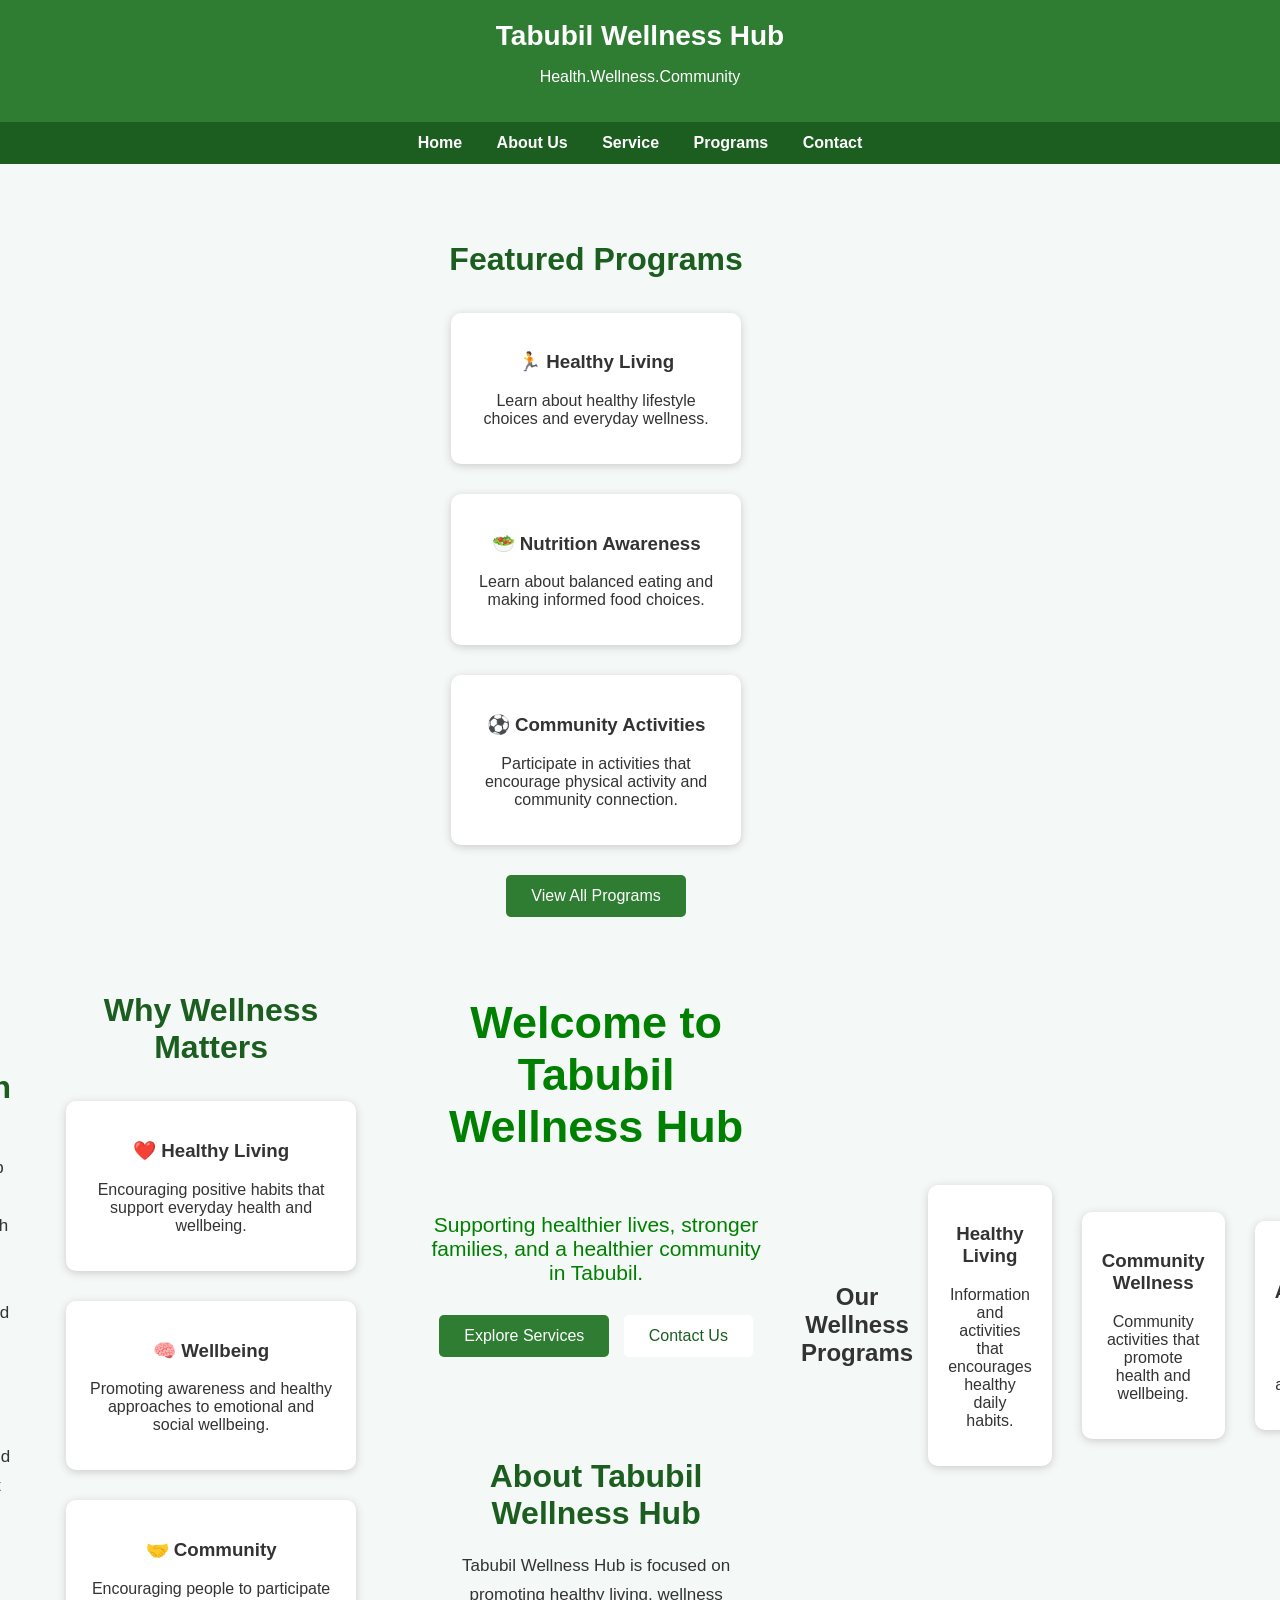
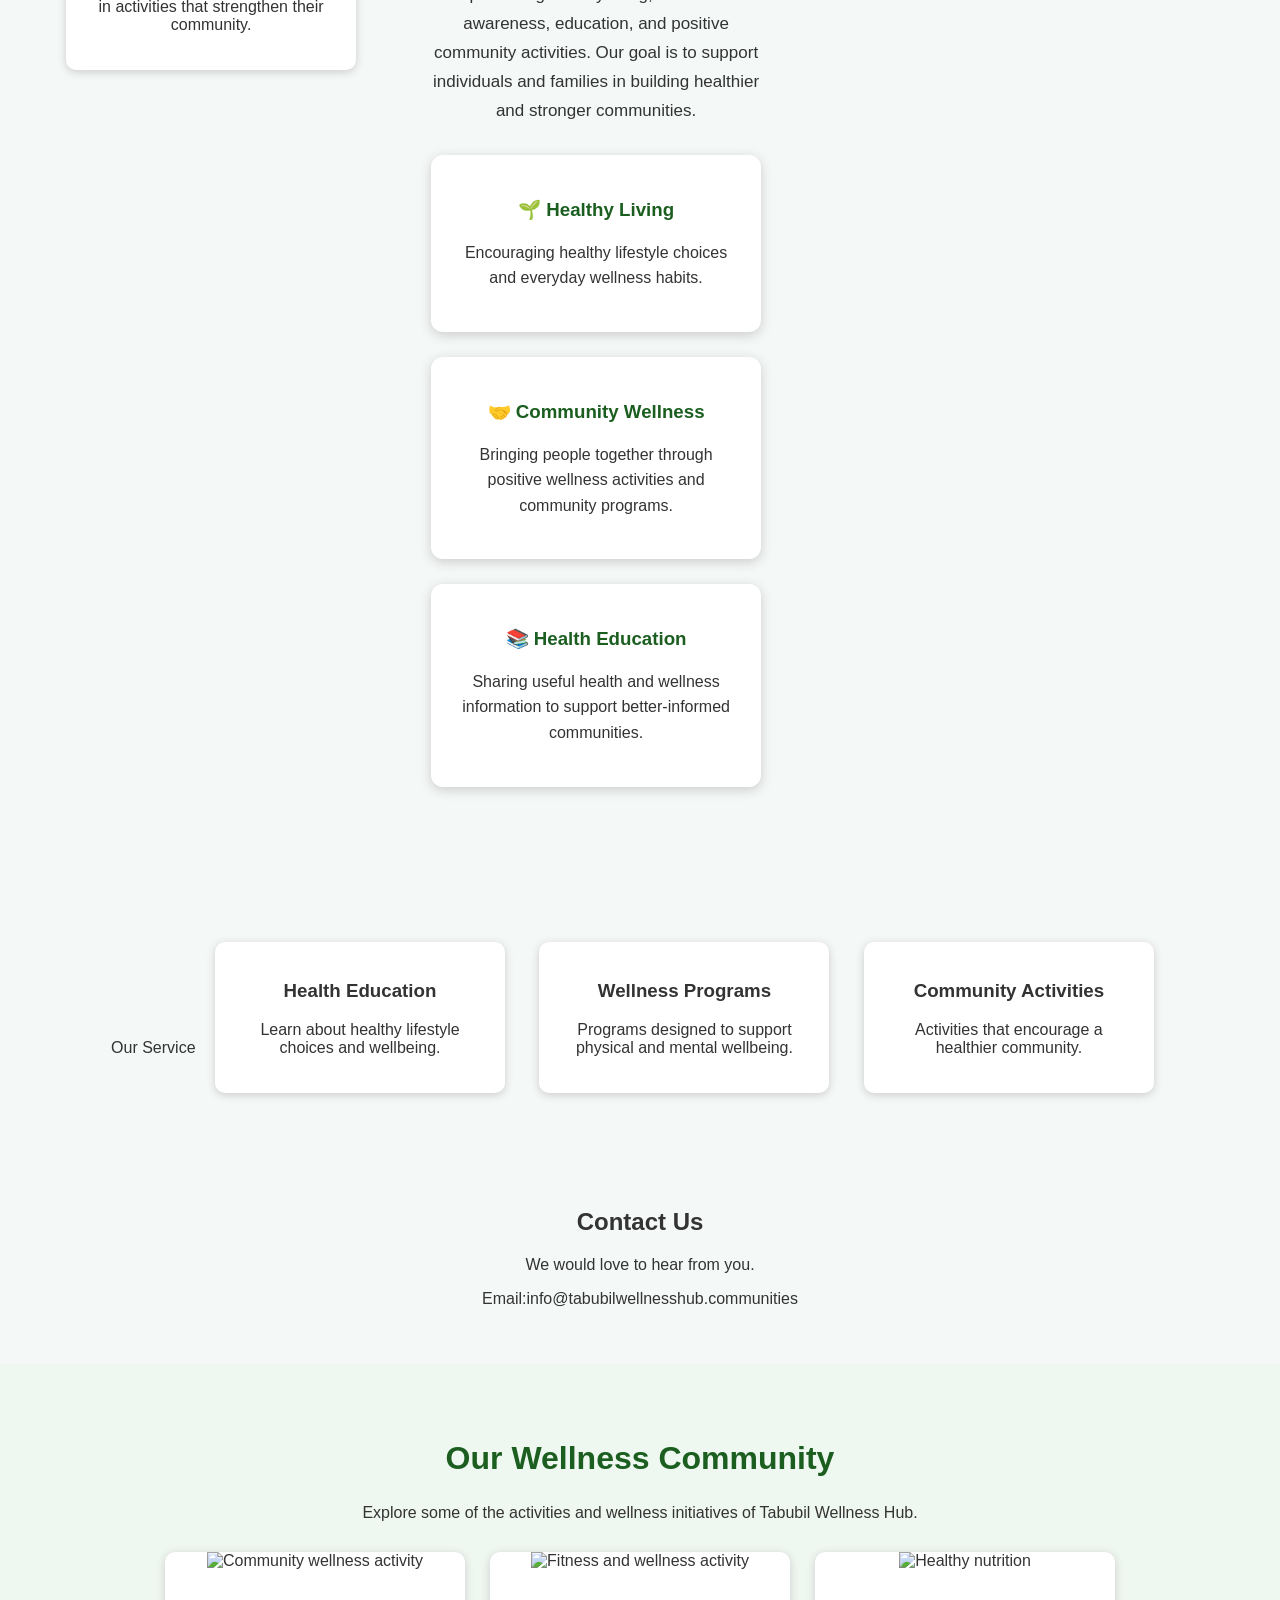
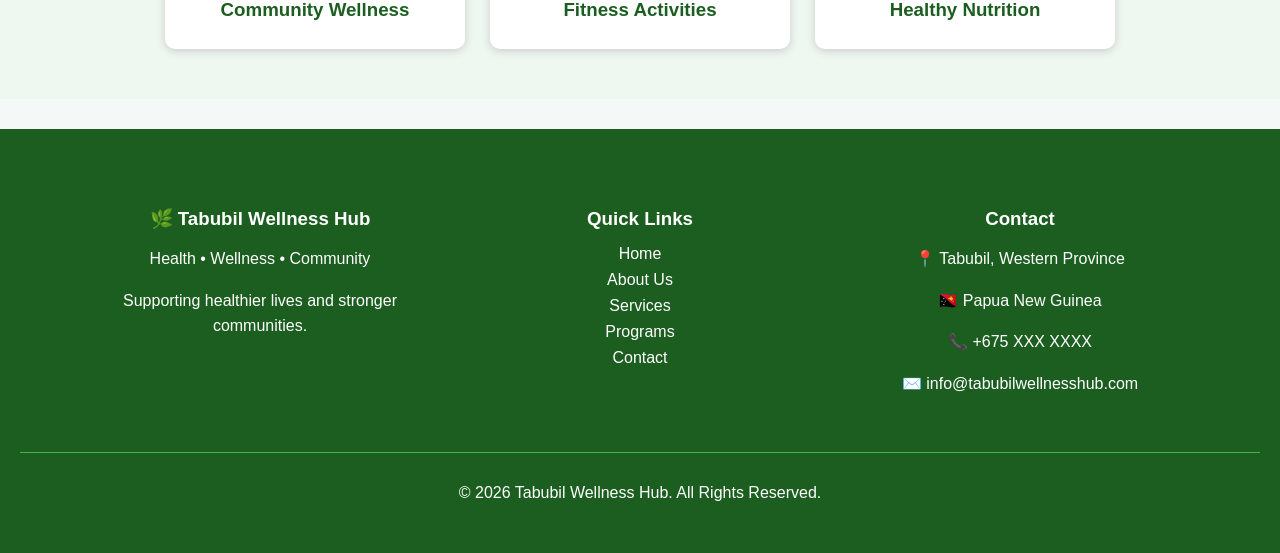
==== index.html @ 1caa2942 "Add files via upload" ====
<!DOCTYPE html>
<html lang="en">

<head>
    <meta charset="UTF-8">
    <meta name="viewport" content="width=device-width,initial-scale=1.0">

    <title>Tabubil Wellness Hub</title>

    <link rel="stylesheet"href="style.css">
</head>

<body>

    <header>
        <div class="logo">
            Tabubil Wellness Hub
        </div>
        
        <p>Health.Wellness.Community</p>
    </header>

    <nav>
        <a href="index.html">Home</a>
        <a href="about.html">About Us</a>
        <a href="services.html">Service</a>
        <a href="programs.html">Programs</a>
        <a href="contact.html">Contact</a>
    </nav>

    <section class="hero">

        <section class="info-section">

    <h2>Our Mission</h2>

    <p>
        Tabubil Wellness Hub aims to promote health education,
        wellness awareness and positive community participation.
        We provide information and activities that encourage
        healthier lifestyles and stronger communities.
    </p>

</section>

<section class="info-section">

    <h2>Why Wellness Matters</h2>

    <div class="service-box">
        <h3>❤️ Healthy Living</h3>
        <p>
            Encouraging positive habits that support everyday
            health and wellbeing.
        </p>
    </div>

    <div class="service-box">
        <h3>🧠 Wellbeing</h3>
        <p>
            Promoting awareness and healthy approaches to
            emotional and social wellbeing.
        </p>
    </div>

    <div class="service-box">
        <h3>🤝 Community</h3>
        <p>
            Encouraging people to participate in activities
            that strengthen their community.
        </p>
    </div>

</section>

<section class="info-section">

    <h2>Featured Programs</h2>

    <div class="service-box">
        <h3>🏃 Healthy Living</h3>
        <p>
            Learn about healthy lifestyle choices and
            everyday wellness.
        </p>
    </div>

    <div class="service-box">
        <h3>🥗 Nutrition Awareness</h3>
        <p>
            Learn about balanced eating and making informed
            food choices.
        </p>
    </div>

    <div class="service-box">
        <h3>⚽ Community Activities</h3>
        <p>
            Participate in activities that encourage
            physical activity and community connection.
        </p>
    </div>

    <br>

    <a href="program.html" class="button">
        View All Programs
    </a>

<section class="hero">
    <div class="hero-content">
        <h1>Welcome to Tabubil Wellness Hub</h1>

        <p>
            Supporting healthier lives, stronger families,
            and a healthier community in Tabubil.
        </p>

        <div class="hero-buttons">
            <a href="services.html" class="button">
                Explore Services
            </a>

            <a href="contact.html" class="button secondary-button">
                Contact Us
            </a>
        </div>
    </div>
</section>

<section class="info-section">
    <h2>About Tabubil Wellness Hub</h2>

    <p>
        Tabubil Wellness Hub is focused on promoting healthy living,
        wellness awareness, education, and positive community activities.
        Our goal is to support individuals and families in building
        healthier and stronger communities.
    </p>

    <div class="card-container">

        <div class="card">
            <h3>🌱 Healthy Living</h3>
            <p>
                Encouraging healthy lifestyle choices and everyday
                wellness habits.
            </p>
        </div>

        <div class="card">
            <h3>🤝 Community Wellness</h3>
            <p>
                Bringing people together through positive wellness
                activities and community programs.
            </p>
        </div>

        <div class="card">
            <h3>📚 Health Education</h3>
            <p>
                Sharing useful health and wellness information to
                support better-informed communities.
            </p>
        </div>

    </div>
</section>

    </section id="programs" class="service">

         <h2>Our Wellness Programs</h2>

         <div class="service-box">
            <h3>Healthy Living</h3>
            <p>Information and activities that encourages healthy daily habits.</p>
         </div>

         <div class="service-box">
            <h3>Community Wellness</h3>
            <p>Community activities that promote health and wellbeing.</p>
         </div>

         <div class="service-box">
            <h3>Wellness Awareness</h3>
            <p>Education activities about health and wellness.</p>
         </div>
            
         </section>

        <section id="services" class="services"

         <h2>Our Service</h2>

         <div class="service-box">
            <h3>Health Education</h3>
            <p>Learn about healthy lifestyle choices and wellbeing.</p>
         </div>

         <div class="service-box">
            <h3>Wellness Programs</h3>
            <p>Programs designed to support physical and mental wellbeing.</p>
         </div>

         <div class="service-box">
            <h3>Community Activities</h3>
            <p>Activities that encourage a healthier community.</p>
         </div>

        </section>

        <section id="contact" class="services">

            <h2>Contact Us</h2>

            <p>We would love to hear from you.</p>

            <p>Email:info@tabubilwellnesshub.communities</p>

        </section>

        <section class="gallery">

    <h2>Our Wellness Community</h2>

    <p>
        Explore some of the activities and wellness initiatives
        of Tabubil Wellness Hub.
    </p>

    <div class="gallery-container">

        <div class="gallery-item">
            <img src="images/community.jpg" alt="Community wellness activity">
            <h3>Community Wellness</h3>
        </div>

        <div class="gallery-item">
            <img src="images/fitness.jpg" alt="Fitness and wellness activity">
            <h3>Fitness Activities</h3>
        </div>

        <div class="gallery-item">
            <img src="images/nutrition.jpg" alt="Healthy nutrition">
            <h3>Healthy Nutrition</h3>
        </div>

    </div>

</section>

       <footer>

    <div class="footer-container">

        <div class="footer-column">
            <h3>🌿 Tabubil Wellness Hub</h3>
            <p>
                Health • Wellness • Community
            </p>
            <p>
                Supporting healthier lives and stronger communities.
            </p>
        </div>

        <div class="footer-column">
            <h3>Quick Links</h3>

            <a href="index.html">Home</a>
            <a href="about.html">About Us</a>
            <a href="services.html">Services</a>
            <a href="program.html">Programs</a>
            <a href="contact.html">Contact</a>
        </div>

        <div class="footer-column">
            <h3>Contact</h3>

            <p>📍 Tabubil, Western Province</p>
            <p>🇵🇬 Papua New Guinea</p>
            <p>📞 +675 XXX XXXX</p>
            <p>✉️ info@tabubilwellnesshub.com</p>
        </div>

    </div>

    <div class="footer-bottom">
        <p>
            © <span id="year"></span> Tabubil Wellness Hub.
            All Rights Reserved.
        </p>
    </div>

</footer>

    <script src="script.js"></script>

</body>
</html>
---- style.css ----
body{
    margin:0;
    font-family:Arial,sans-serif;
    background-color:#f4f8f6;
    color:#333;
}

header{
    background-color:#2e7d32;
    color:white;
    padding:20px;
    text-align:center;
}

nav {
    background-color: #1b5e20;
    padding: 12px;
    text-align: center;
    position: sticky;
    top: 0;
    z-index: 1000;
}

nav a{
    color:white;
    text-decoration:none;
    margin:0 15px;
    font-weight:bold;
}

.hero{
    min-height:450px;
    display:flex;
    align-items:center;
    justify-content:center;
    text-align:center;

    background-image:url("images/wellness.jpg");
    background-size:cover;
    background-position:center;

    position:relative;
}

.hero::before{
    content:"";
    position:absolute;
    top:0;
    left:0;
    width:100%;
    height:100%;
    background:rgba(0,0,0,0,4);
}

.hero-content{
    position:relative;
    color:green;
    max-width:700px;
    padding:20px;
}

.hero-content h1{
    font-size:45px;
}

.hero-content p{
    font-size:21px;
}

.button{
    display:inline-block;
    background-color:#2e7d32;
    color:white;
    padding:12px 25px;
    text-decoration:none;
    border-radius:5px;
    margin-top:15px;
}

.services{
    padding:40px 20px;
    text-align:center;
}

.service-box{
    display:inline-block;
    width:250px;
    margin:15px;
    padding:20px;
    background-color:white;
    border-radius:10px;
    box-shadow:0 2px 8px #ccc;
}

footer{
    background-color:#1b5e20;
    color:white;
    text-align:center;
    padding:20px;
    margin-top:30px;
}

.logo{
    font-size:28px;
    font-weight:bold;
    margin-bottom:10px;
}

form {
    max-width: 600px;
    margin: 20px auto;
    text-align: left;
}

input,
textarea {
    width: 100%;
    padding: 12px;
    margin-top: 8px;
    border: 1px solid #ccc;
    border-radius: 5px;
    font-size: 16px;
    box-sizing: border-box;
}

button {
    border: none;
    cursor: pointer;
    font-size: 16px;
}

@media (max-width: 768px) {

    .footer-container {
    text-align: center;
}

.footer-column {
    min-width: 100%;
}

    .logo {
        font-size: 22px;
    }

    nav {
        padding: 10px;
    }

    nav a {
        display: block;
        margin: 10px 0;
    }

    .hero {
        min-height: 350px;
    }

    .hero-content h1 {
        font-size: 32px;
    }

    .hero-content p {
        font-size: 18px;
    }

    .service-box {
        display: block;
        width: auto;
        margin: 20px 10px;
    }

    .services {
        padding: 30px 15px;
    }

    input,
    textarea {
        width: 100%;
    }

}

nav a {
    transition: 0.3s;
}

nav a:hover {
    background-color: white;
    color: #1b5e20;
    padding: 8px 12px;
    border-radius: 5px;
}

.info-section {
    padding: 50px 20px;
    text-align: center;
    max-width: 1100px;
    margin: auto;
}

.info-section h2 {
    color: #1b5e20;
    font-size: 32px;
    margin-bottom: 20px;
}

.info-section > p {
    max-width: 800px;
    margin: auto;
    line-height: 1.7;
    font-size: 17px;
}

.gallery {
    padding: 50px 20px;
    text-align: center;
    background-color: #eef7f0;
}

.gallery h2 {
    color: #1b5e20;
    font-size: 32px;
}

.gallery-container {
    display: flex;
    justify-content: center;
    gap: 25px;
    flex-wrap: wrap;
    margin-top: 30px;
}

.gallery-item {
    background-color: white;
    width: 300px;
    border-radius: 10px;
    overflow: hidden;
    box-shadow: 0 2px 8px #ccc;
}

.gallery-item img {
    width: 100%;
    height: 200px;
    object-fit: cover;
}

.gallery-item h3 {
    padding: 10px;
    color: #1b5e20;
}

form label {
    display: block;
    margin-top: 15px;
    font-weight: bold;
}

form .button {
    margin-top: 15px;
}

/* Professional page headings */
.page-header {
    background: linear-gradient(rgba(27, 94, 32, 0.85), rgba(46, 125, 50, 0.85)),
                url("images/wellness.jpg");
    background-size: cover;
    background-position: center;
    color: white;
    text-align: center;
    padding: 80px 20px;
}

.page-header h1 {
    font-size: 40px;
    margin-bottom: 10px;
}

.page-header p {
    font-size: 18px;
    max-width: 700px;
    margin: auto;
    line-height: 1.6;
}

/* Content cards */
.content-container {
    max-width: 1100px;
    margin: auto;
    padding: 50px 20px;
}

.content-container h2 {
    color: #1b5e20;
    text-align: center;
    font-size: 30px;
    margin-bottom: 20px;
}

.content-container p {
    line-height: 1.7;
    font-size: 17px;
}

/* Professional cards */
.card-container {
    display: flex;
    justify-content: center;
    gap: 25px;
    flex-wrap: wrap;
    margin-top: 30px;
}

.card {
    background: white;
    width: 280px;
    padding: 25px;
    border-radius: 12px;
    text-align: center;
    box-shadow: 0 3px 12px #ccc;
    transition: 0.3s;
}

.card:hover {
    transform: translateY(-8px);
}

.card h3 {
    color: #1b5e20;
}

.card p {
    line-height: 1.6;
}

/* Hero buttons */
.hero-buttons {
    margin-top: 25px;
}

.hero-buttons .button {
    margin: 5px;
}

.secondary-button {
    background-color: white;
    color: #1b5e20;
}

.secondary-button:hover {
    background-color: #1b5e20;
    color: white;
}

/* Programs section */
.programs {
    padding: 60px 20px;
    text-align: center;
    background-color: #f4f8f6;
}

.programs h2 {
    color: #1b5e20;
    font-size: 32px;
    margin-bottom: 10px;
}

.section-intro {
    max-width: 700px;
    margin: 0 auto 30px;
    line-height: 1.6;
    font-size: 17px;
}

.programs .button {
    margin-top: 30px;
}

/* Contact page */
.contact-section {
    background-color: #f4f8f6;
}

.contact-container {
    max-width: 1100px;
    margin: auto;
    padding: 50px 20px;
    display: flex;
    gap: 40px;
    flex-wrap: wrap;
}

.contact-info,
.contact-form {
    background-color: white;
    padding: 30px;
    border-radius: 12px;
    box-shadow: 0 3px 12px #ccc;
    flex: 1;
    min-width: 280px;
}

.contact-info h2,
.contact-form h2 {
    color: #1b5e20;
    margin-bottom: 20px;
}

.contact-info p {
    line-height: 1.7;
    margin-bottom: 20px;
}

/* Professional footer */
.footer-container {
    max-width: 1100px;
    margin: auto;
    padding: 40px 20px;
    display: flex;
    justify-content: space-between;
    gap: 40px;
    flex-wrap: wrap;
}

.footer-column {
    flex: 1;
    min-width: 220px;
}

.footer-column h3 {
    color: white;
    margin-bottom: 15px;
}

.footer-column p {
    line-height: 1.6;
}

.footer-column a {
    display: block;
    color: white;
    text-decoration: none;
    margin: 8px 0;
}

.footer-column a:hover {
    text-decoration: underline;
}

.footer-bottom {
    border-top: 1px solid #4caf50;
    text-align: center;
    padding: 15px;
}
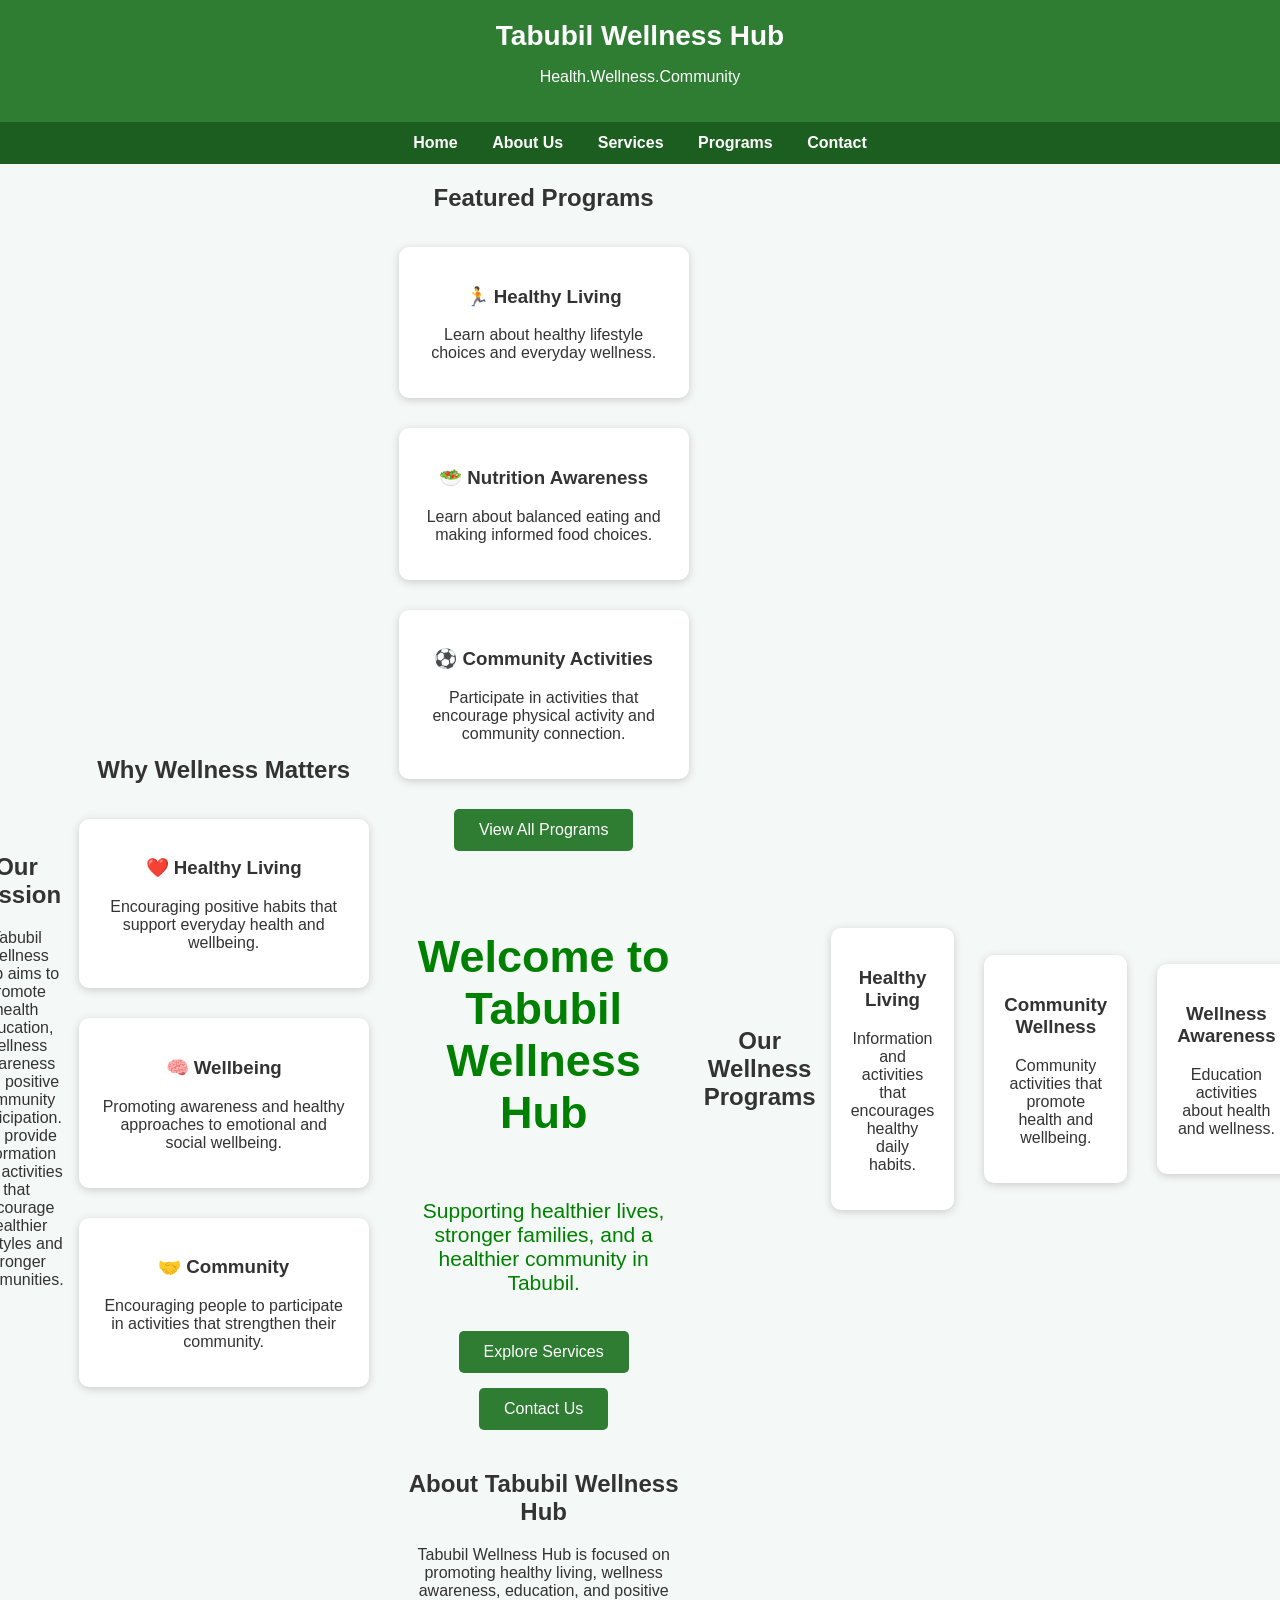
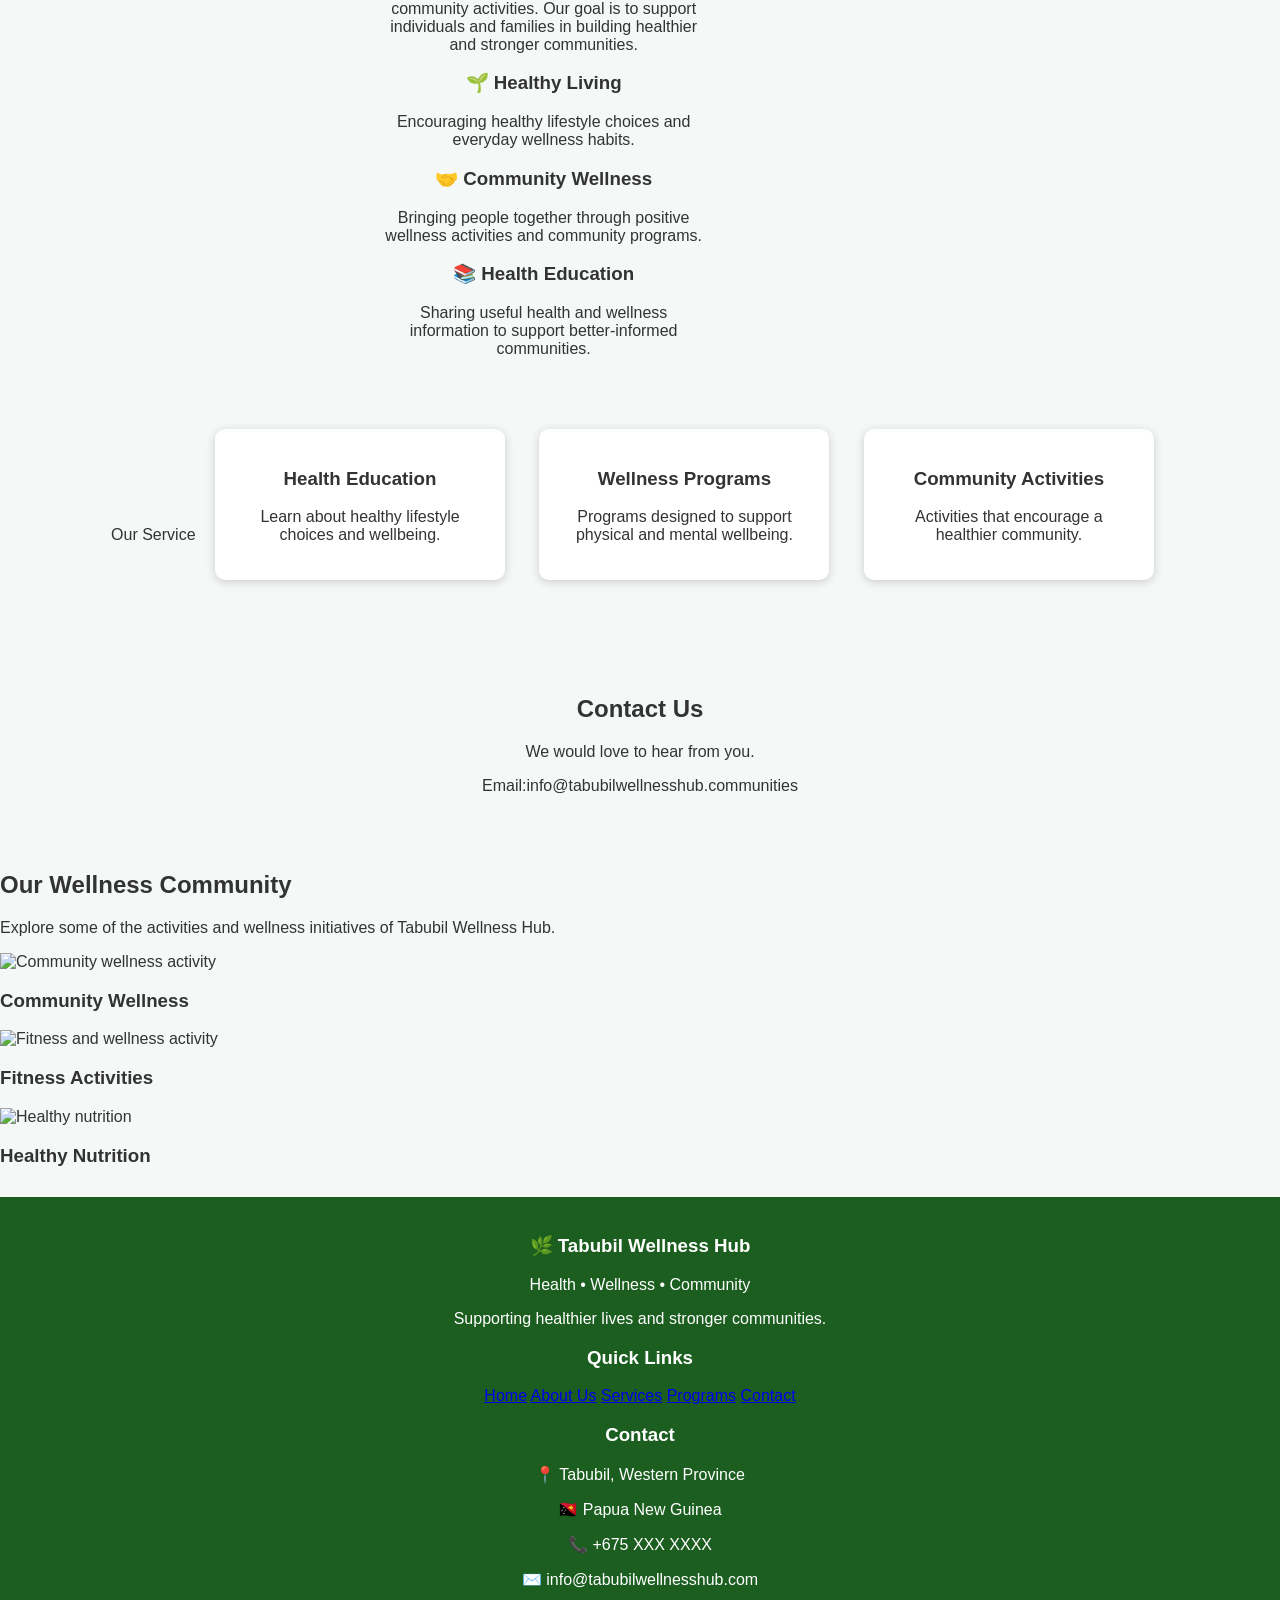
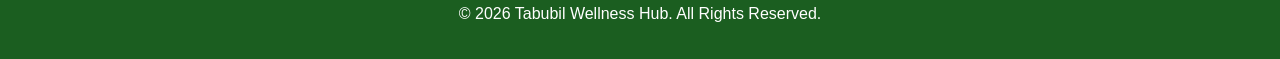
==== commit 4fc88900: "Update index.html" ====
--- a/index.html
+++ b/index.html
@@ -23,8 +23,8 @@
     <nav>
         <a href="index.html">Home</a>
         <a href="about.html">About Us</a>
-        <a href="services.html">Service</a>
-        <a href="programs.html">Programs</a>
+        <a href="services.html">Services</a>
+        <a href="program.html">Programs</a>
         <a href="contact.html">Contact</a>
     </nav>
 
@@ -300,4 +300,4 @@
 
     
 
-        +        
--- a/style.css
+++ b/style.css
@@ -130,6 +130,20 @@
 }
 
 @media (max-width: 768px) {
+    body {
+        padding: 10px;
+    }
+
+    h1 , h2 {
+        font-size: 1.8rem;
+        margin-bottom: 15px;
+    }
+
+    section {
+        padding: 20px 10px;
+        margin: 10px 0;
+        width: 100% !important;
+        float: none !important;
 
     .footer-container {
     text-align: center;
@@ -451,4 +465,4 @@
     border-top: 1px solid #4caf50;
     text-align: center;
     padding: 15px;
-}+}
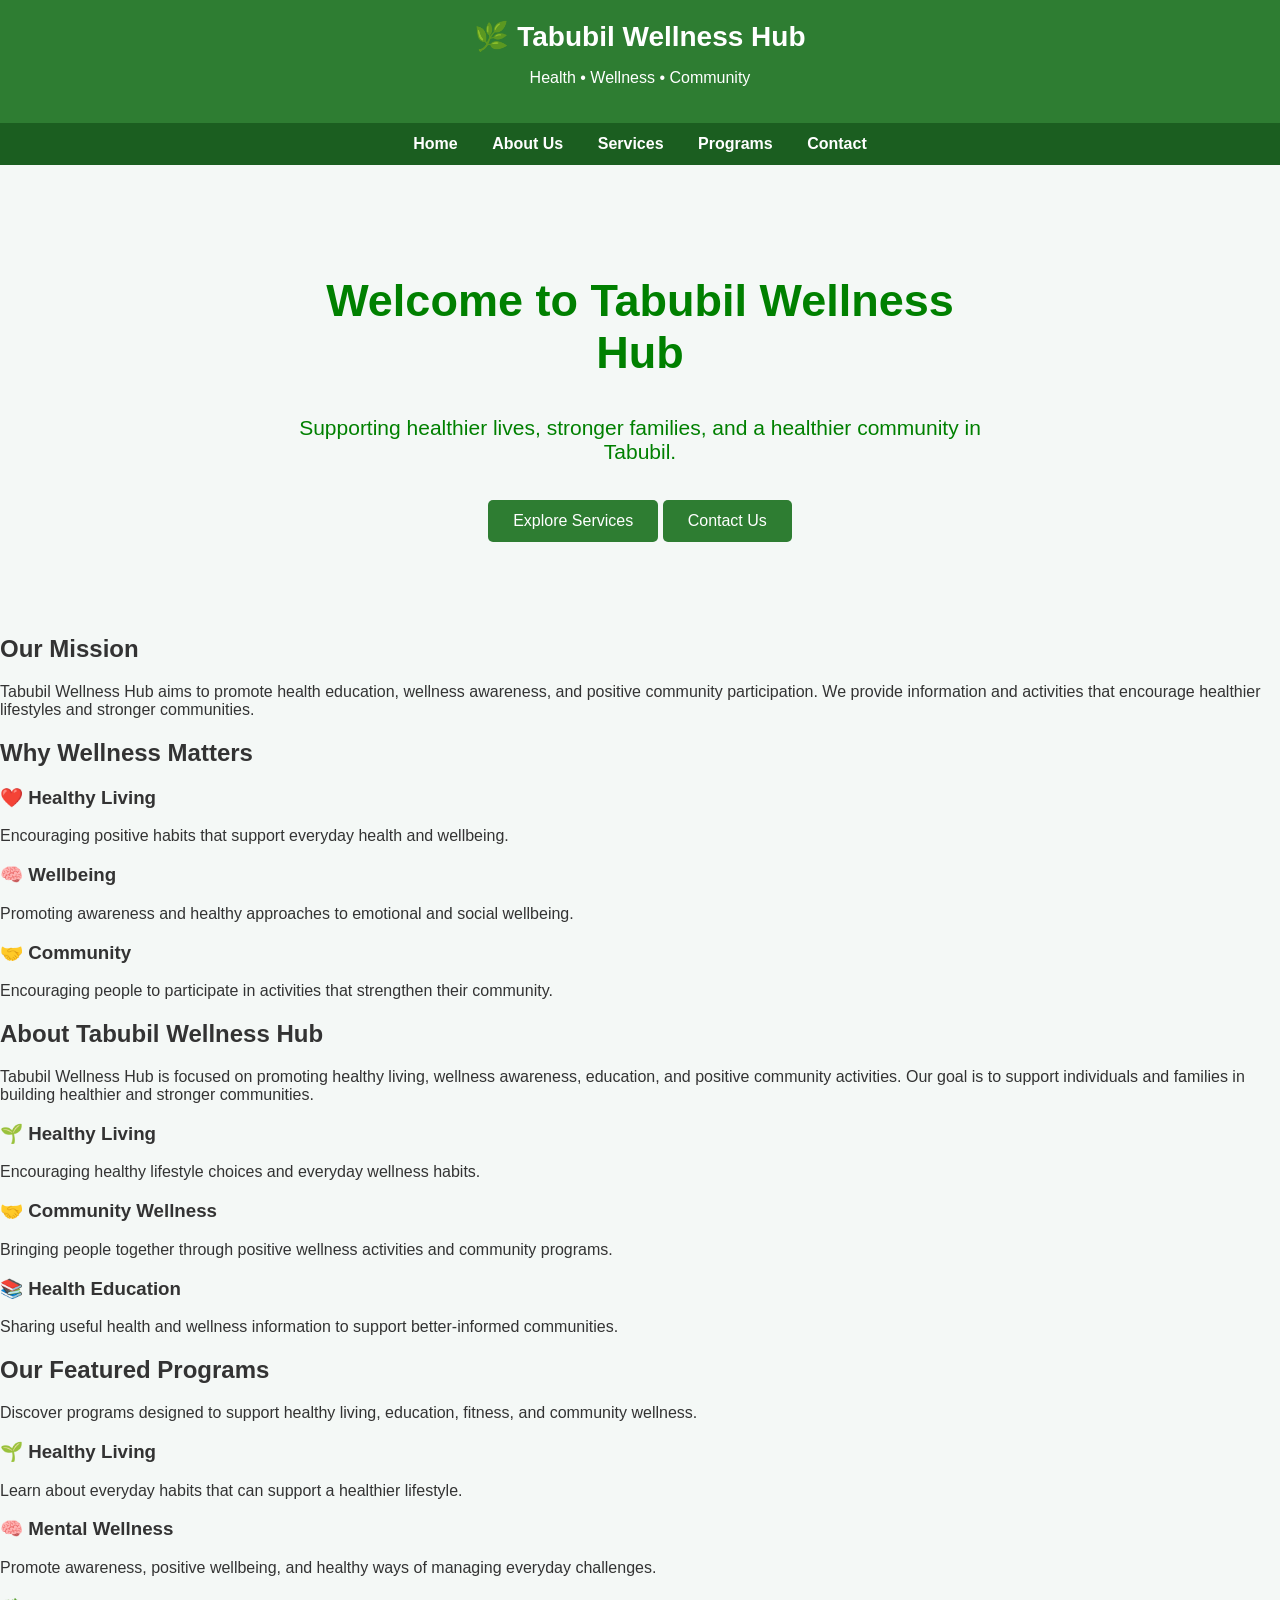
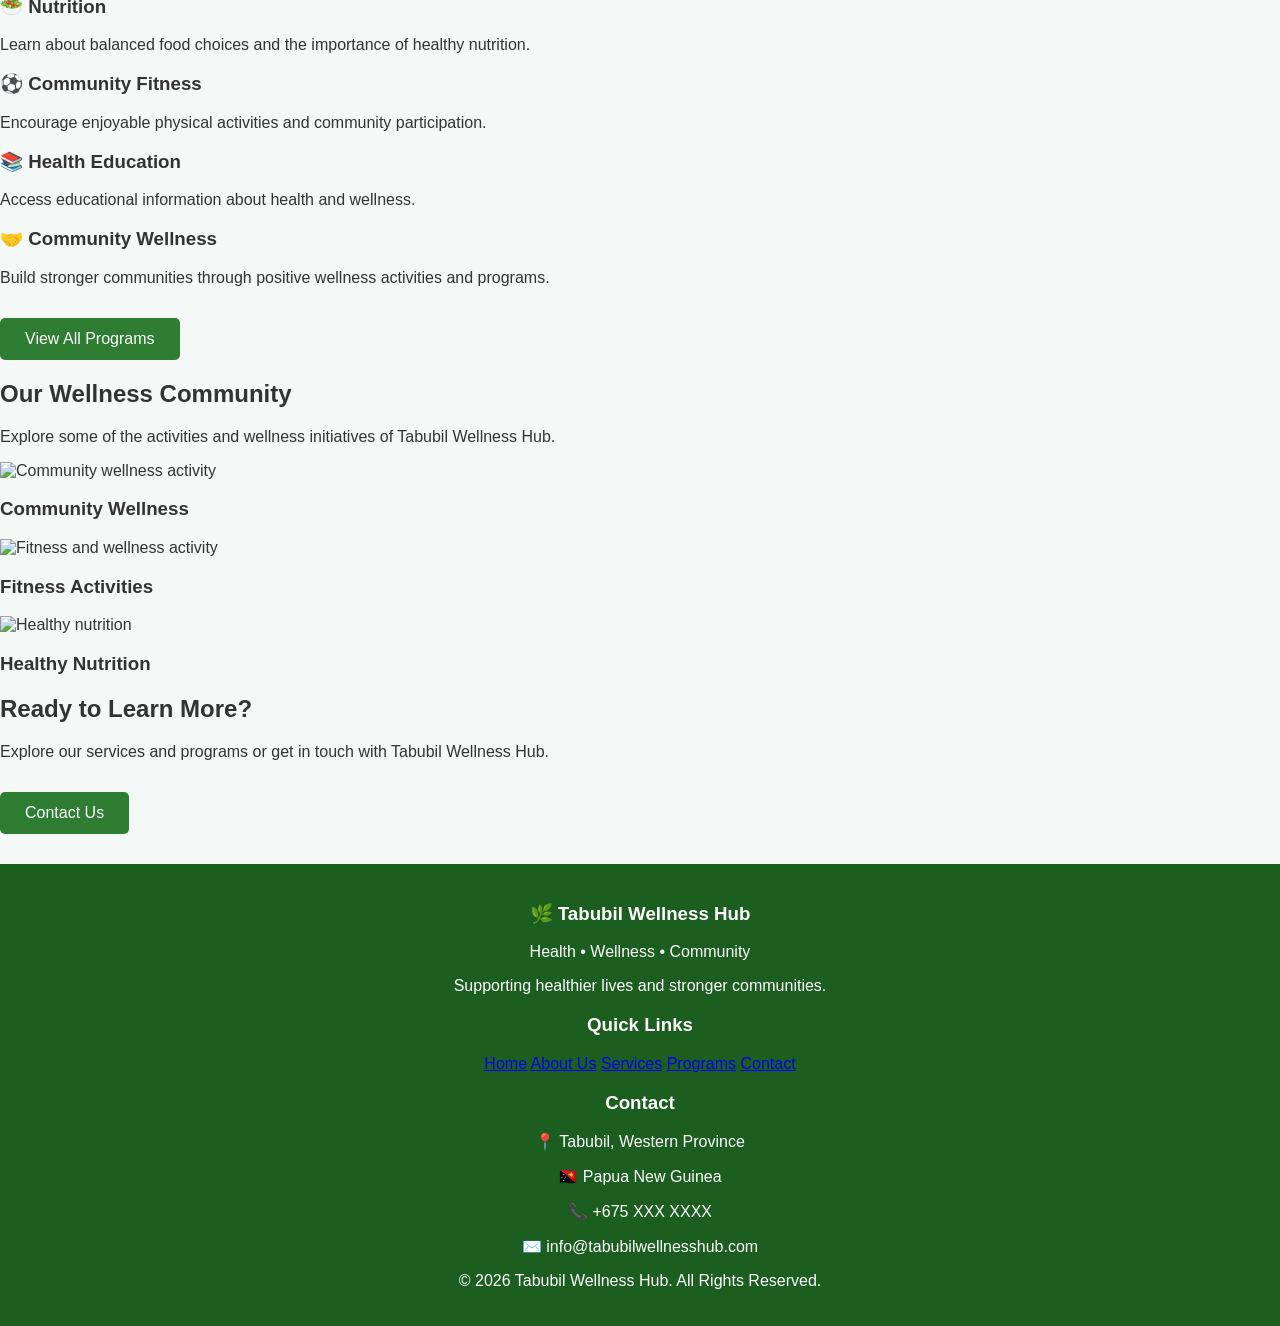
==== commit dbc06c41: "Update index.html" ====
--- a/index.html
+++ b/index.html
@@ -3,23 +3,26 @@
 
 <head>
     <meta charset="UTF-8">
-    <meta name="viewport" content="width=device-width,initial-scale=1.0">
+    <meta name="viewport" content="width=device-width, initial-scale=1.0">
 
     <title>Tabubil Wellness Hub</title>
 
-    <link rel="stylesheet"href="style.css">
+    <link rel="stylesheet" href="style.css">
 </head>
 
 <body>
 
+    <!-- Header -->
     <header>
         <div class="logo">
-            Tabubil Wellness Hub
-        </div>
-        
-        <p>Health.Wellness.Community</p>
+            🌿 Tabubil Wellness Hub
+        </div>
+
+        <p>Health • Wellness • Community</p>
     </header>
 
+
+    <!-- Navigation -->
     <nav>
         <a href="index.html">Home</a>
         <a href="about.html">About Us</a>
@@ -28,276 +31,347 @@
         <a href="contact.html">Contact</a>
     </nav>
 
+
+    <!-- Hero Section -->
     <section class="hero">
 
-        <section class="info-section">
-
-    <h2>Our Mission</h2>
-
-    <p>
-        Tabubil Wellness Hub aims to promote health education,
-        wellness awareness and positive community participation.
-        We provide information and activities that encourage
-        healthier lifestyles and stronger communities.
-    </p>
-
-</section>
-
-<section class="info-section">
-
-    <h2>Why Wellness Matters</h2>
-
-    <div class="service-box">
-        <h3>❤️ Healthy Living</h3>
+        <div class="hero-content">
+
+            <h1>Welcome to Tabubil Wellness Hub</h1>
+
+            <p>
+                Supporting healthier lives, stronger families,
+                and a healthier community in Tabubil.
+            </p>
+
+            <div class="hero-buttons">
+
+                <a href="services.html" class="button">
+                    Explore Services
+                </a>
+
+                <a href="contact.html" class="button secondary-button">
+                    Contact Us
+                </a>
+
+            </div>
+
+        </div>
+
+    </section>
+
+
+    <!-- Mission Section -->
+    <section class="info-section">
+
+        <h2>Our Mission</h2>
+
         <p>
-            Encouraging positive habits that support everyday
-            health and wellbeing.
-        </p>
-    </div>
-
-    <div class="service-box">
-        <h3>🧠 Wellbeing</h3>
+            Tabubil Wellness Hub aims to promote health education,
+            wellness awareness, and positive community participation.
+            We provide information and activities that encourage
+            healthier lifestyles and stronger communities.
+        </p>
+
+    </section>
+
+
+    <!-- Why Wellness Matters -->
+    <section class="info-section">
+
+        <h2>Why Wellness Matters</h2>
+
+        <div class="card-container">
+
+            <div class="card">
+                <h3>❤️ Healthy Living</h3>
+
+                <p>
+                    Encouraging positive habits that support
+                    everyday health and wellbeing.
+                </p>
+            </div>
+
+
+            <div class="card">
+                <h3>🧠 Wellbeing</h3>
+
+                <p>
+                    Promoting awareness and healthy approaches
+                    to emotional and social wellbeing.
+                </p>
+            </div>
+
+
+            <div class="card">
+                <h3>🤝 Community</h3>
+
+                <p>
+                    Encouraging people to participate in activities
+                    that strengthen their community.
+                </p>
+            </div>
+
+        </div>
+
+    </section>
+
+
+    <!-- About Section -->
+    <section class="info-section">
+
+        <h2>About Tabubil Wellness Hub</h2>
+
         <p>
-            Promoting awareness and healthy approaches to
-            emotional and social wellbeing.
-        </p>
-    </div>
-
-    <div class="service-box">
-        <h3>🤝 Community</h3>
+            Tabubil Wellness Hub is focused on promoting healthy living,
+            wellness awareness, education, and positive community activities.
+            Our goal is to support individuals and families in building
+            healthier and stronger communities.
+        </p>
+
+
+        <div class="card-container">
+
+            <div class="card">
+                <h3>🌱 Healthy Living</h3>
+
+                <p>
+                    Encouraging healthy lifestyle choices and
+                    everyday wellness habits.
+                </p>
+            </div>
+
+
+            <div class="card">
+                <h3>🤝 Community Wellness</h3>
+
+                <p>
+                    Bringing people together through positive wellness
+                    activities and community programs.
+                </p>
+            </div>
+
+
+            <div class="card">
+                <h3>📚 Health Education</h3>
+
+                <p>
+                    Sharing useful health and wellness information
+                    to support better-informed communities.
+                </p>
+            </div>
+
+        </div>
+
+    </section>
+
+
+    <!-- Featured Programs -->
+    <section class="programs">
+
+        <h2>Our Featured Programs</h2>
+
+        <p class="section-intro">
+            Discover programs designed to support healthy living,
+            education, fitness, and community wellness.
+        </p>
+
+
+        <div class="card-container">
+
+            <div class="card">
+                <h3>🌱 Healthy Living</h3>
+
+                <p>
+                    Learn about everyday habits that can support
+                    a healthier lifestyle.
+                </p>
+            </div>
+
+
+            <div class="card">
+                <h3>🧠 Mental Wellness</h3>
+
+                <p>
+                    Promote awareness, positive wellbeing, and
+                    healthy ways of managing everyday challenges.
+                </p>
+            </div>
+
+
+            <div class="card">
+                <h3>🥗 Nutrition</h3>
+
+                <p>
+                    Learn about balanced food choices and the
+                    importance of healthy nutrition.
+                </p>
+            </div>
+
+
+            <div class="card">
+                <h3>⚽ Community Fitness</h3>
+
+                <p>
+                    Encourage enjoyable physical activities
+                    and community participation.
+                </p>
+            </div>
+
+
+            <div class="card">
+                <h3>📚 Health Education</h3>
+
+                <p>
+                    Access educational information about
+                    health and wellness.
+                </p>
+            </div>
+
+
+            <div class="card">
+                <h3>🤝 Community Wellness</h3>
+
+                <p>
+                    Build stronger communities through positive
+                    wellness activities and programs.
+                </p>
+            </div>
+
+        </div>
+
+
+        <a href="program.html" class="button">
+            View All Programs
+        </a>
+
+    </section>
+
+
+    <!-- Gallery -->
+    <section class="gallery">
+
+        <h2>Our Wellness Community</h2>
+
         <p>
-            Encouraging people to participate in activities
-            that strengthen their community.
-        </p>
-    </div>
-
-</section>
-
-<section class="info-section">
-
-    <h2>Featured Programs</h2>
-
-    <div class="service-box">
-        <h3>🏃 Healthy Living</h3>
+            Explore some of the activities and wellness initiatives
+            of Tabubil Wellness Hub.
+        </p>
+
+
+        <div class="gallery-container">
+
+            <div class="gallery-item">
+                <img
+                    src="images/community.jpg"
+                    alt="Community wellness activity"
+                >
+
+                <h3>Community Wellness</h3>
+            </div>
+
+
+            <div class="gallery-item">
+                <img
+                    src="images/fitness.jpg"
+                    alt="Fitness and wellness activity"
+                >
+
+                <h3>Fitness Activities</h3>
+            </div>
+
+
+            <div class="gallery-item">
+                <img
+                    src="images/nutrition.jpg"
+                    alt="Healthy nutrition"
+                >
+
+                <h3>Healthy Nutrition</h3>
+            </div>
+
+        </div>
+
+    </section>
+
+
+    <!-- Call To Action -->
+    <section class="info-section">
+
+        <h2>Ready to Learn More?</h2>
+
         <p>
-            Learn about healthy lifestyle choices and
-            everyday wellness.
-        </p>
-    </div>
-
-    <div class="service-box">
-        <h3>🥗 Nutrition Awareness</h3>
-        <p>
-            Learn about balanced eating and making informed
-            food choices.
-        </p>
-    </div>
-
-    <div class="service-box">
-        <h3>⚽ Community Activities</h3>
-        <p>
-            Participate in activities that encourage
-            physical activity and community connection.
-        </p>
-    </div>
-
-    <br>
-
-    <a href="program.html" class="button">
-        View All Programs
-    </a>
-
-<section class="hero">
-    <div class="hero-content">
-        <h1>Welcome to Tabubil Wellness Hub</h1>
-
-        <p>
-            Supporting healthier lives, stronger families,
-            and a healthier community in Tabubil.
-        </p>
-
-        <div class="hero-buttons">
-            <a href="services.html" class="button">
-                Explore Services
-            </a>
-
-            <a href="contact.html" class="button secondary-button">
-                Contact Us
-            </a>
-        </div>
-    </div>
-</section>
-
-<section class="info-section">
-    <h2>About Tabubil Wellness Hub</h2>
-
-    <p>
-        Tabubil Wellness Hub is focused on promoting healthy living,
-        wellness awareness, education, and positive community activities.
-        Our goal is to support individuals and families in building
-        healthier and stronger communities.
-    </p>
-
-    <div class="card-container">
-
-        <div class="card">
-            <h3>🌱 Healthy Living</h3>
+            Explore our services and programs or get in touch
+            with Tabubil Wellness Hub.
+        </p>
+
+        <a href="contact.html" class="button">
+            Contact Us
+        </a>
+
+    </section>
+
+
+    <!-- Footer -->
+    <footer>
+
+        <div class="footer-container">
+
+            <div class="footer-column">
+
+                <h3>🌿 Tabubil Wellness Hub</h3>
+
+                <p>
+                    Health • Wellness • Community
+                </p>
+
+                <p>
+                    Supporting healthier lives and stronger communities.
+                </p>
+
+            </div>
+
+
+            <div class="footer-column">
+
+                <h3>Quick Links</h3>
+
+                <a href="index.html">Home</a>
+                <a href="about.html">About Us</a>
+                <a href="services.html">Services</a>
+                <a href="program.html">Programs</a>
+                <a href="contact.html">Contact</a>
+
+            </div>
+
+
+            <div class="footer-column">
+
+                <h3>Contact</h3>
+
+                <p>📍 Tabubil, Western Province</p>
+                <p>🇵🇬 Papua New Guinea</p>
+                <p>📞 +675 XXX XXXX</p>
+                <p>✉️ info@tabubilwellnesshub.com</p>
+
+            </div>
+
+        </div>
+
+
+        <div class="footer-bottom">
+
             <p>
-                Encouraging healthy lifestyle choices and everyday
-                wellness habits.
+                © <span id="year"></span> Tabubil Wellness Hub.
+                All Rights Reserved.
             </p>
-        </div>
-
-        <div class="card">
-            <h3>🤝 Community Wellness</h3>
-            <p>
-                Bringing people together through positive wellness
-                activities and community programs.
-            </p>
-        </div>
-
-        <div class="card">
-            <h3>📚 Health Education</h3>
-            <p>
-                Sharing useful health and wellness information to
-                support better-informed communities.
-            </p>
-        </div>
-
-    </div>
-</section>
-
-    </section id="programs" class="service">
-
-         <h2>Our Wellness Programs</h2>
-
-         <div class="service-box">
-            <h3>Healthy Living</h3>
-            <p>Information and activities that encourages healthy daily habits.</p>
-         </div>
-
-         <div class="service-box">
-            <h3>Community Wellness</h3>
-            <p>Community activities that promote health and wellbeing.</p>
-         </div>
-
-         <div class="service-box">
-            <h3>Wellness Awareness</h3>
-            <p>Education activities about health and wellness.</p>
-         </div>
-            
-         </section>
-
-        <section id="services" class="services"
-
-         <h2>Our Service</h2>
-
-         <div class="service-box">
-            <h3>Health Education</h3>
-            <p>Learn about healthy lifestyle choices and wellbeing.</p>
-         </div>
-
-         <div class="service-box">
-            <h3>Wellness Programs</h3>
-            <p>Programs designed to support physical and mental wellbeing.</p>
-         </div>
-
-         <div class="service-box">
-            <h3>Community Activities</h3>
-            <p>Activities that encourage a healthier community.</p>
-         </div>
-
-        </section>
-
-        <section id="contact" class="services">
-
-            <h2>Contact Us</h2>
-
-            <p>We would love to hear from you.</p>
-
-            <p>Email:info@tabubilwellnesshub.communities</p>
-
-        </section>
-
-        <section class="gallery">
-
-    <h2>Our Wellness Community</h2>
-
-    <p>
-        Explore some of the activities and wellness initiatives
-        of Tabubil Wellness Hub.
-    </p>
-
-    <div class="gallery-container">
-
-        <div class="gallery-item">
-            <img src="images/community.jpg" alt="Community wellness activity">
-            <h3>Community Wellness</h3>
-        </div>
-
-        <div class="gallery-item">
-            <img src="images/fitness.jpg" alt="Fitness and wellness activity">
-            <h3>Fitness Activities</h3>
-        </div>
-
-        <div class="gallery-item">
-            <img src="images/nutrition.jpg" alt="Healthy nutrition">
-            <h3>Healthy Nutrition</h3>
-        </div>
-
-    </div>
-
-</section>
-
-       <footer>
-
-    <div class="footer-container">
-
-        <div class="footer-column">
-            <h3>🌿 Tabubil Wellness Hub</h3>
-            <p>
-                Health • Wellness • Community
-            </p>
-            <p>
-                Supporting healthier lives and stronger communities.
-            </p>
-        </div>
-
-        <div class="footer-column">
-            <h3>Quick Links</h3>
-
-            <a href="index.html">Home</a>
-            <a href="about.html">About Us</a>
-            <a href="services.html">Services</a>
-            <a href="program.html">Programs</a>
-            <a href="contact.html">Contact</a>
-        </div>
-
-        <div class="footer-column">
-            <h3>Contact</h3>
-
-            <p>📍 Tabubil, Western Province</p>
-            <p>🇵🇬 Papua New Guinea</p>
-            <p>📞 +675 XXX XXXX</p>
-            <p>✉️ info@tabubilwellnesshub.com</p>
-        </div>
-
-    </div>
-
-    <div class="footer-bottom">
-        <p>
-            © <span id="year"></span> Tabubil Wellness Hub.
-            All Rights Reserved.
-        </p>
-    </div>
-
-</footer>
+
+        </div>
+
+    </footer>
+
 
     <script src="script.js"></script>
 
 </body>
 </html>
-
-    
-
-        
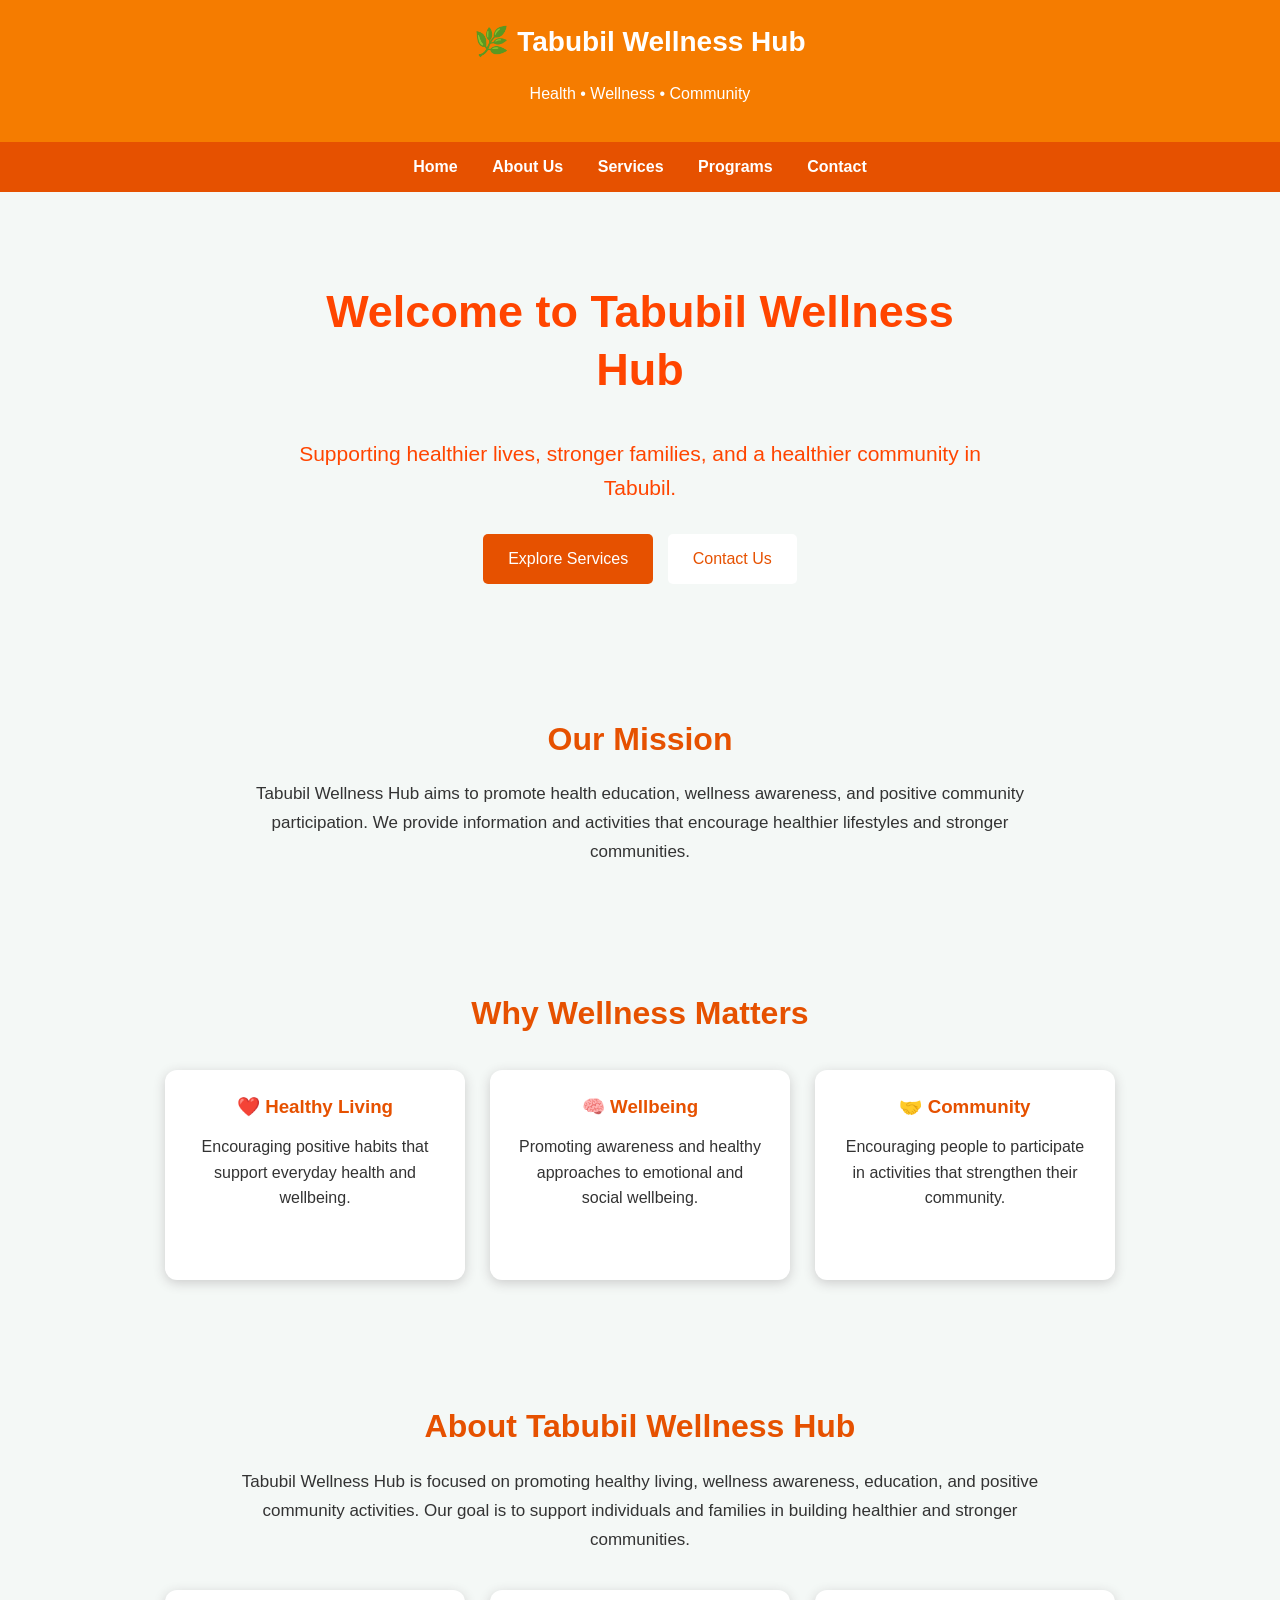
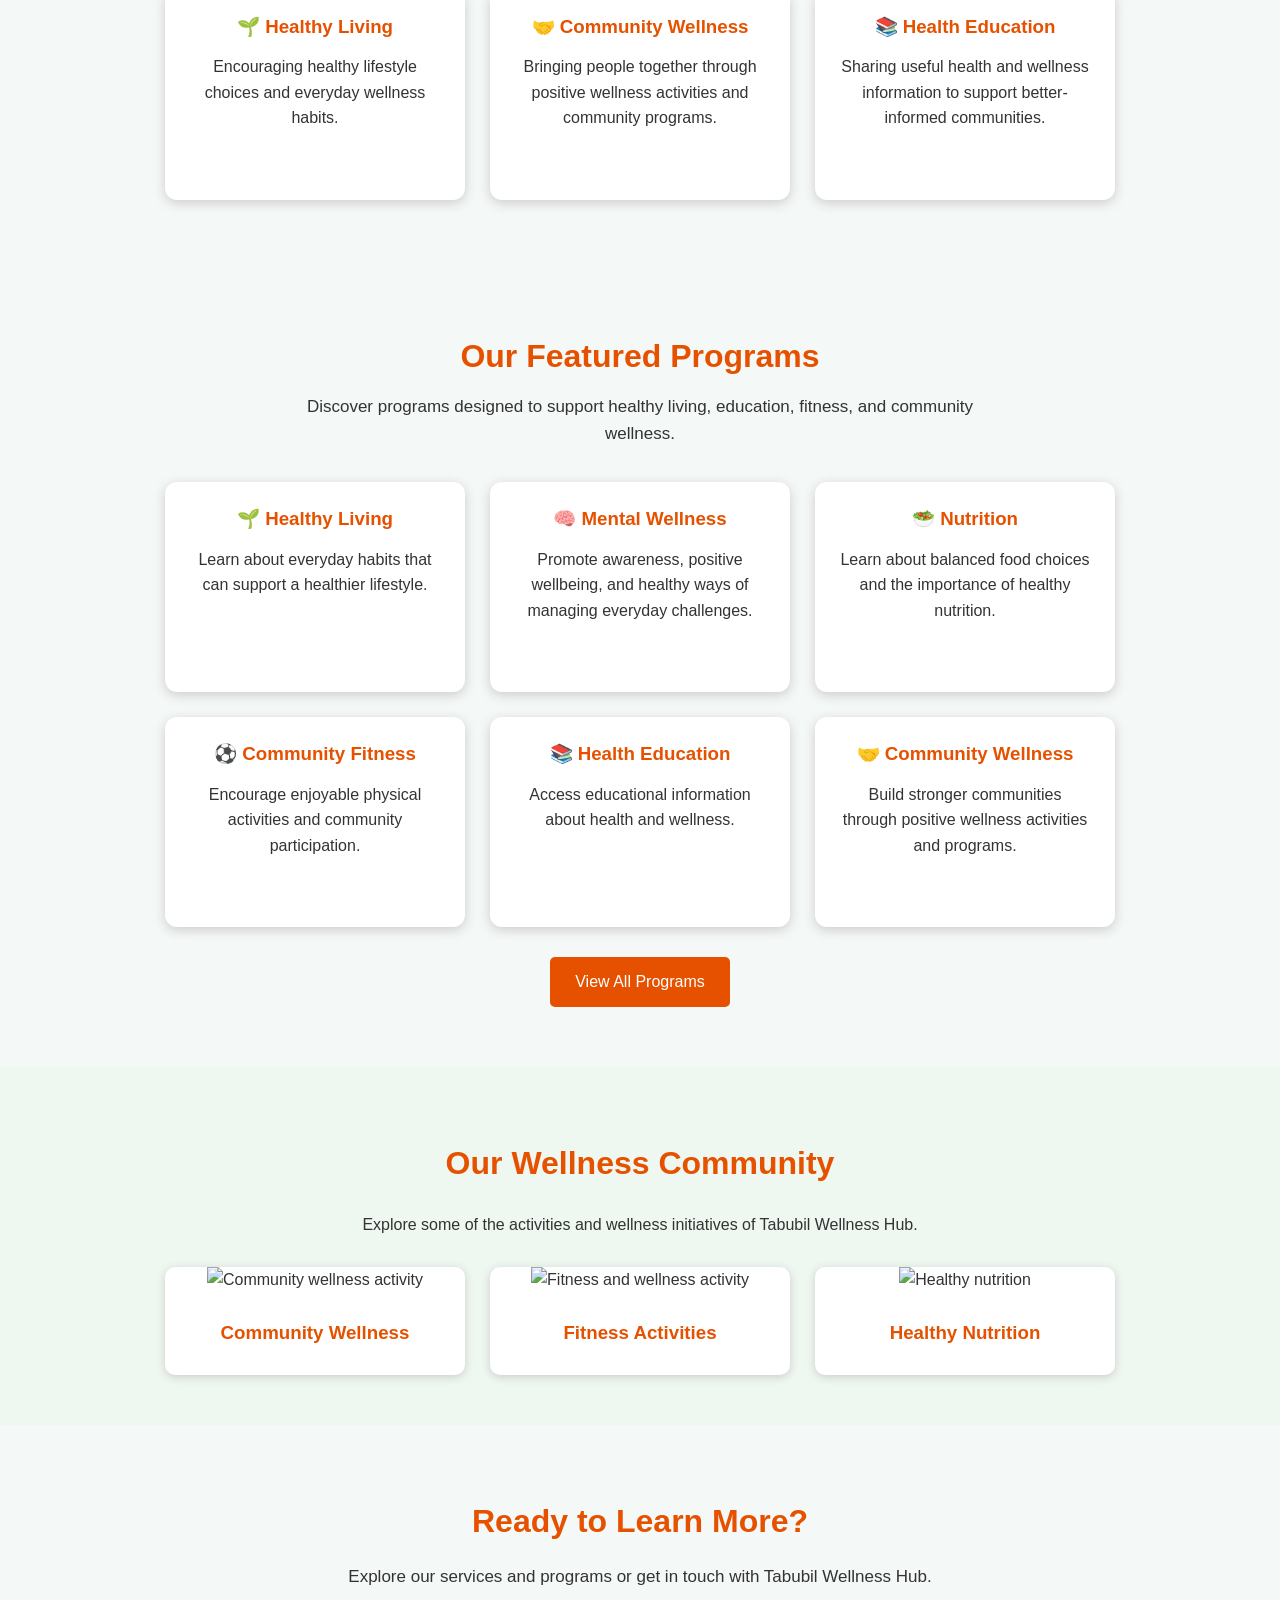
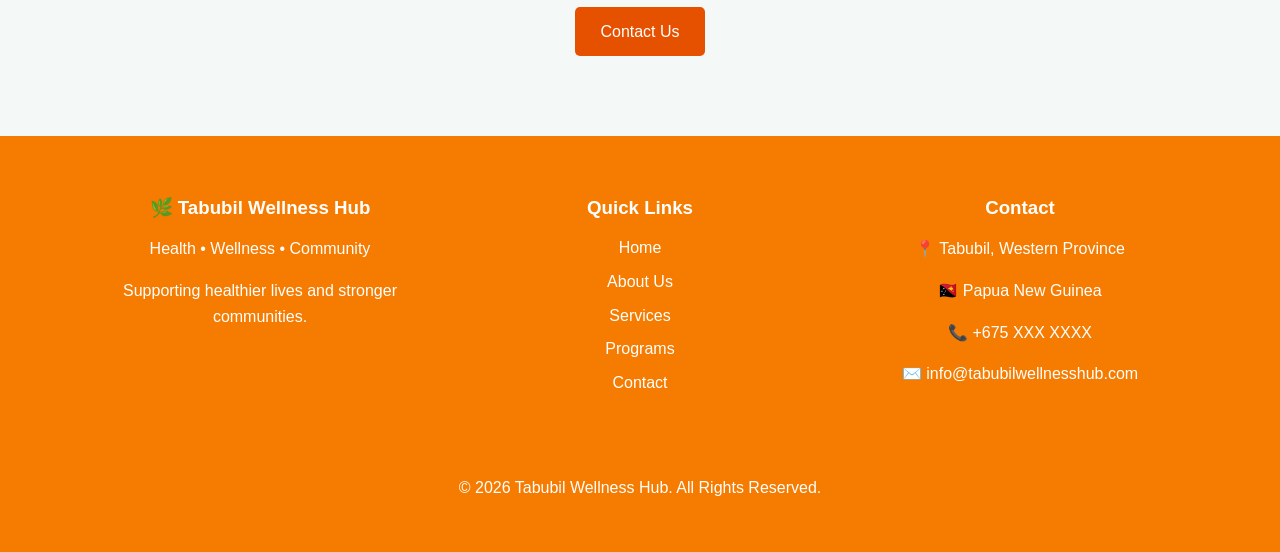
==== commit aa5020d1: "Update index.html" ====
--- a/index.html
+++ b/index.html
@@ -263,7 +263,7 @@
 
             <div class="gallery-item">
                 <img
-                    src="images/community.jpg"
+                    src="images/community-new.jpg"
                     alt="Community wellness activity"
                 >
 
@@ -273,7 +273,7 @@
 
             <div class="gallery-item">
                 <img
-                    src="images/fitness.jpg"
+                    src="images/fitness-new.jpg"
                     alt="Fitness and wellness activity"
                 >
 
@@ -283,7 +283,7 @@
 
             <div class="gallery-item">
                 <img
-                    src="images/nutrition.jpg"
+                    src="images/healthy nutrition-new.jpg"
                     alt="Healthy nutrition"
                 >
 
--- a/style.css
+++ b/style.css
@@ -6,14 +6,14 @@
 }
 
 header{
-    background-color:#2e7d32;
+    background-color:#f57c00;
     color:white;
     padding:20px;
     text-align:center;
 }
 
 nav {
-    background-color: #1b5e20;
+    background-color: #e65100;
     padding: 12px;
     text-align: center;
     position: sticky;
@@ -54,7 +54,7 @@
 
 .hero-content{
     position:relative;
-    color:green;
+    color:orangered;
     max-width:700px;
     padding:20px;
 }
@@ -69,7 +69,7 @@
 
 .button{
     display:inline-block;
-    background-color:#2e7d32;
+    background-color:#e65100;
     color:white;
     padding:12px 25px;
     text-decoration:none;
@@ -93,7 +93,7 @@
 }
 
 footer{
-    background-color:#1b5e20;
+    background-color:#f57c00;
     color:white;
     text-align:center;
     padding:20px;
@@ -130,20 +130,6 @@
 }
 
 @media (max-width: 768px) {
-    body {
-        padding: 10px;
-    }
-
-    h1 , h2 {
-        font-size: 1.8rem;
-        margin-bottom: 15px;
-    }
-
-    section {
-        padding: 20px 10px;
-        margin: 10px 0;
-        width: 100% !important;
-        float: none !important;
 
     .footer-container {
     text-align: center;
@@ -201,7 +187,7 @@
 
 nav a:hover {
     background-color: white;
-    color: #1b5e20;
+    color: #e65100;
     padding: 8px 12px;
     border-radius: 5px;
 }
@@ -214,7 +200,7 @@
 }
 
 .info-section h2 {
-    color: #1b5e20;
+    color: #e65100;
     font-size: 32px;
     margin-bottom: 20px;
 }
@@ -233,7 +219,7 @@
 }
 
 .gallery h2 {
-    color: #1b5e20;
+    color: #e65100;
     font-size: 32px;
 }
 
@@ -261,7 +247,7 @@
 
 .gallery-item h3 {
     padding: 10px;
-    color: #1b5e20;
+    color: #e65100;
 }
 
 form label {
@@ -305,7 +291,7 @@
 }
 
 .content-container h2 {
-    color: #1b5e20;
+    color: #e65100;
     text-align: center;
     font-size: 30px;
     margin-bottom: 20px;
@@ -340,7 +326,7 @@
 }
 
 .card h3 {
-    color: #1b5e20;
+    color: #e65100;
 }
 
 .card p {
@@ -358,11 +344,11 @@
 
 .secondary-button {
     background-color: white;
-    color: #1b5e20;
+    color: #e65100;
 }
 
 .secondary-button:hover {
-    background-color: #1b5e20;
+    background-color: #e65100;
     color: white;
 }
 
@@ -374,7 +360,7 @@
 }
 
 .programs h2 {
-    color: #1b5e20;
+    color: #e65100;
     font-size: 32px;
     margin-bottom: 10px;
 }
@@ -416,7 +402,7 @@
 
 .contact-info h2,
 .contact-form h2 {
-    color: #1b5e20;
+    color: #e65100;
     margin-bottom: 20px;
 }
 
@@ -462,7 +448,224 @@
 }
 
 .footer-bottom {
-    border-top: 1px solid #4caf50;
+    border-top: 1px solid #f57c00;
     text-align: center;
     padding: 15px;
 }
+
+/* ================================
+   TEXT AND PAGE LAYOUT
+   ================================ */
+
+body {
+    line-height: 1.6;
+}
+
+/* General headings */
+h1,
+h2,
+h3 {
+    line-height: 1.3;
+}
+
+/* Page header */
+.page-header {
+    text-align: center;
+    padding: 70px 20px;
+}
+
+.page-header h1 {
+    margin: 0 0 15px;
+}
+
+.page-header p {
+    max-width: 700px;
+    margin: 0 auto;
+}
+
+/* Main content */
+.content-container {
+    max-width: 1100px;
+    margin: 0 auto;
+    padding: 50px 20px;
+}
+
+.content-container h2 {
+    text-align: center;
+    margin-bottom: 25px;
+}
+
+.content-container > p {
+    max-width: 800px;
+    margin: 0 auto 20px;
+    text-align: center;
+}
+
+/* Cards */
+.card-container {
+    max-width: 1100px;
+    margin: 35px auto 0;
+    display: flex;
+    justify-content: center;
+    align-items: stretch;
+    gap: 25px;
+    flex-wrap: wrap;
+}
+
+.card {
+    box-sizing: border-box;
+    width: 300px;
+    min-height: 210px;
+    padding: 25px;
+    text-align: center;
+}
+
+.card h3 {
+    margin-top: 0;
+    margin-bottom: 15px;
+}
+
+.card p {
+    margin: 0;
+}
+
+/* Programs */
+.programs {
+    text-align: center;
+}
+
+.programs h2 {
+    margin-bottom: 15px;
+}
+
+.section-intro {
+    max-width: 700px;
+    margin: 0 auto 30px;
+    text-align: center;
+}
+
+/* Gallery */
+.gallery {
+    text-align: center;
+}
+
+.gallery > p {
+    max-width: 700px;
+    margin: 0 auto 30px;
+}
+
+/* Contact page */
+.contact-container {
+    max-width: 1100px;
+    margin: 0 auto;
+    padding: 50px 20px;
+    display: flex;
+    align-items: stretch;
+    gap: 40px;
+}
+
+.contact-info,
+.contact-form {
+    box-sizing: border-box;
+    flex: 1;
+}
+
+.contact-info h2,
+.contact-form h2 {
+    margin-top: 0;
+}
+
+.contact-info p {
+    margin-bottom: 20px;
+}
+
+/* Forms */
+form {
+    width: 100%;
+}
+
+form label {
+    display: block;
+    margin: 15px 0 6px;
+}
+
+input,
+textarea {
+    display: block;
+    width: 100%;
+    box-sizing: border-box;
+}
+
+textarea {
+    resize: vertical;
+}
+
+/* Footer */
+.footer-container {
+    max-width: 1100px;
+    margin: 0 auto;
+    padding: 40px 20px;
+    display: flex;
+    justify-content: space-between;
+    align-items: flex-start;
+    gap: 40px;
+}
+
+.footer-column {
+    flex: 1;
+}
+
+.footer-column h3 {
+    margin-top: 0;
+}
+
+.footer-bottom {
+    text-align: center;
+    padding: 15px 20px;
+}
+
+/* Mobile layout */
+@media (max-width: 768px) {
+
+    .page-header {
+        padding: 50px 15px;
+    }
+
+    .page-header h1 {
+        font-size: 32px;
+    }
+
+    .content-container {
+        padding: 35px 15px;
+    }
+
+    .card-container {
+        flex-direction: column;
+        align-items: center;
+    }
+
+    .card {
+        width: 100%;
+        max-width: 400px;
+    }
+
+    .contact-container {
+        flex-direction: column;
+        padding: 35px 15px;
+    }
+
+    .contact-info,
+    .contact-form {
+        width: 100%;
+    }
+
+    .footer-container {
+        flex-direction: column;
+        text-align: center;
+        align-items: center;
+    }
+
+    .footer-column {
+        width: 100%;
+    }
+}
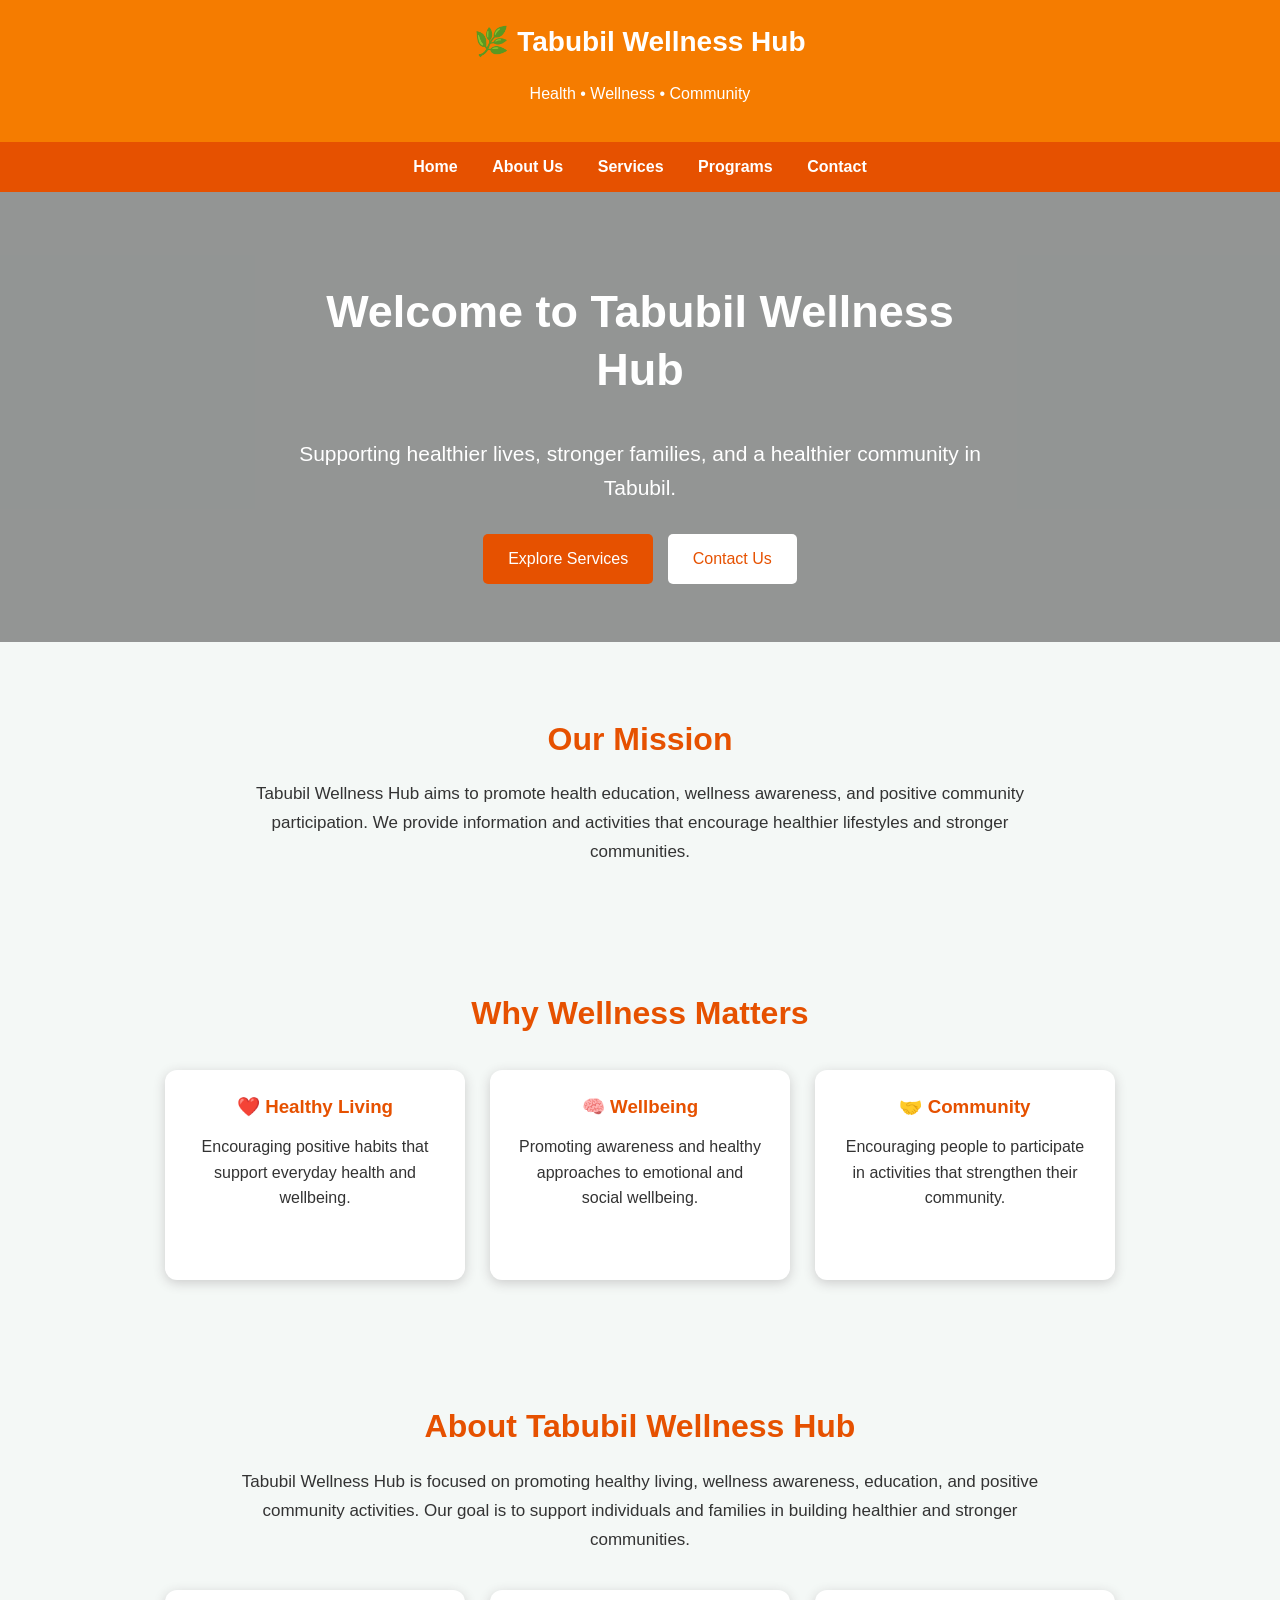
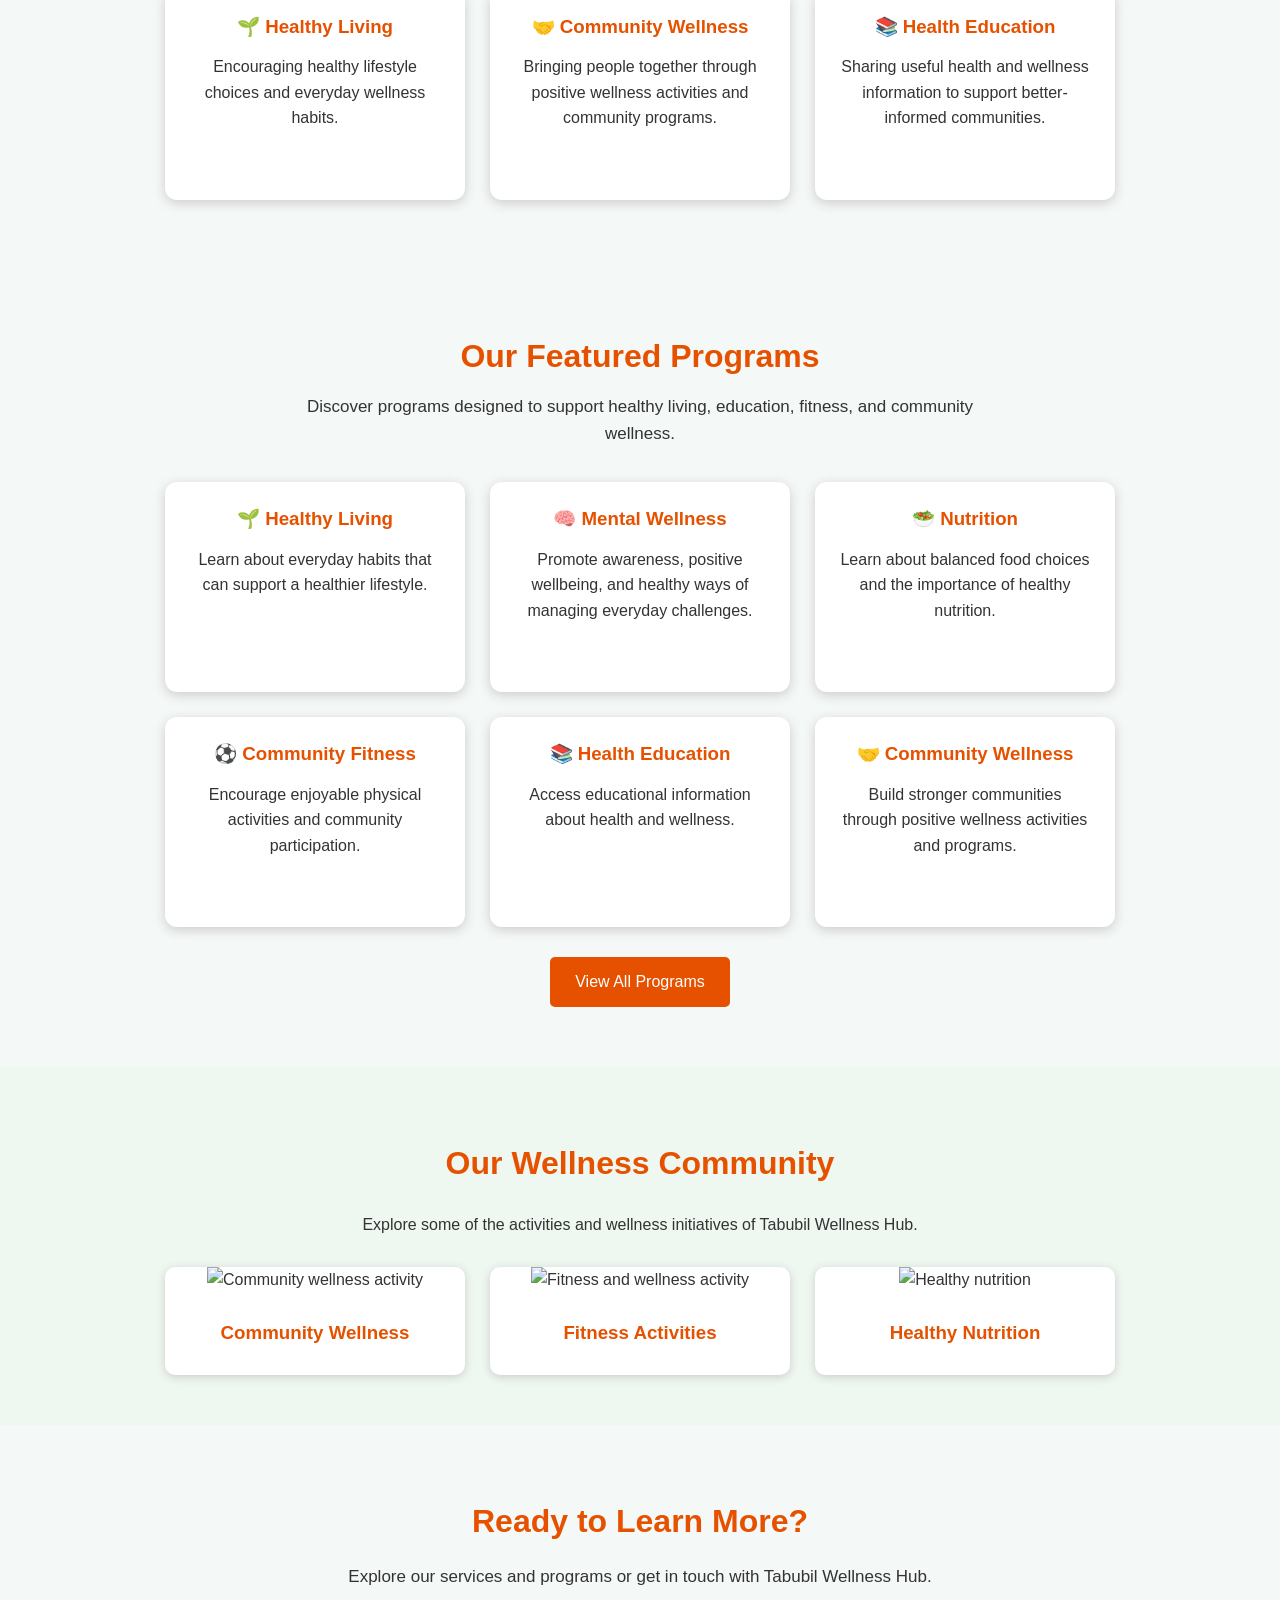
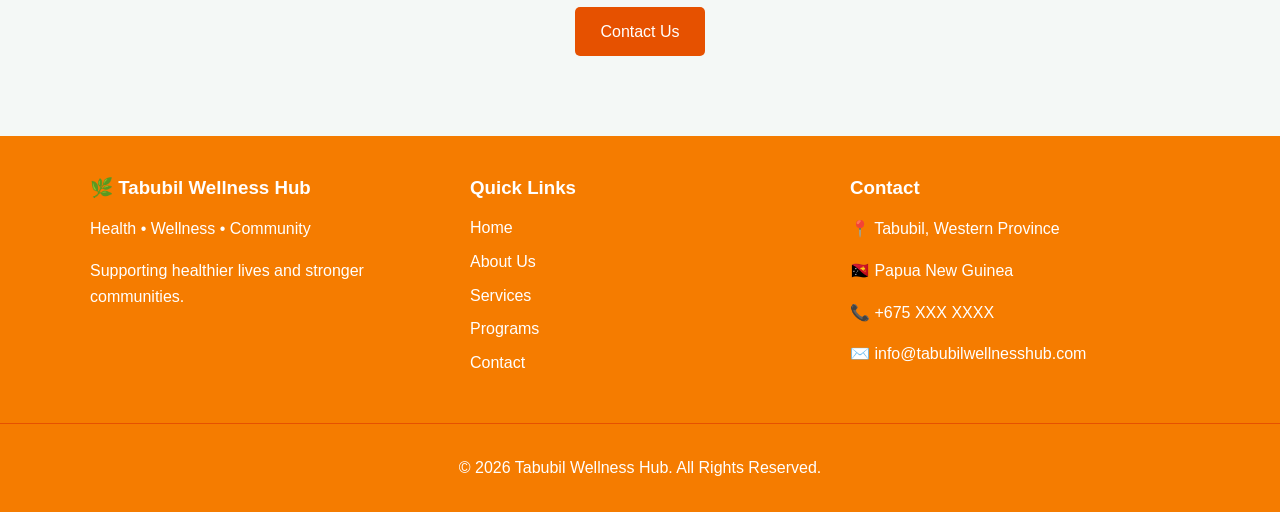
==== commit 2e3f98ce: "Add files via upload" ====
--- a/index.html
+++ b/index.html
@@ -374,4 +374,4 @@
     <script src="script.js"></script>
 
 </body>
-</html>
+</html>
--- a/style.css
+++ b/style.css
@@ -1,16 +1,43 @@
-body{
-    margin:0;
-    font-family:Arial,sans-serif;
-    background-color:#f4f8f6;
-    color:#333;
-}
-
-header{
-    background-color:#f57c00;
-    color:white;
-    padding:20px;
-    text-align:center;
-}
+/* ================================
+   GENERAL
+   ================================ */
+
+body {
+    margin: 0;
+    font-family: Arial, sans-serif;
+    background-color: #f4f8f6;
+    color: #333;
+    line-height: 1.6;
+}
+
+h1,
+h2,
+h3 {
+    line-height: 1.3;
+}
+
+
+/* ================================
+   HEADER
+   ================================ */
+
+header {
+    background-color: #f57c00;
+    color: white;
+    padding: 20px;
+    text-align: center;
+}
+
+.logo {
+    font-size: 28px;
+    font-weight: bold;
+    margin-bottom: 10px;
+}
+
+
+/* ================================
+   NAVIGATION
+   ================================ */
 
 nav {
     background-color: #e65100;
@@ -21,106 +48,100 @@
     z-index: 1000;
 }
 
-nav a{
-    color:white;
-    text-decoration:none;
-    margin:0 15px;
-    font-weight:bold;
-}
-
-.hero{
-    min-height:450px;
-    display:flex;
-    align-items:center;
-    justify-content:center;
-    text-align:center;
-
-    background-image:url("images/wellness.jpg");
-    background-size:cover;
-    background-position:center;
-
-    position:relative;
-}
-
-.hero::before{
-    content:"";
-    position:absolute;
-    top:0;
-    left:0;
-    width:100%;
-    height:100%;
-    background:rgba(0,0,0,0,4);
-}
-
-.hero-content{
-    position:relative;
-    color:orangered;
-    max-width:700px;
-    padding:20px;
-}
-
-.hero-content h1{
-    font-size:45px;
-}
-
-.hero-content p{
-    font-size:21px;
-}
-
-.button{
-    display:inline-block;
-    background-color:#e65100;
-    color:white;
-    padding:12px 25px;
-    text-decoration:none;
-    border-radius:5px;
-    margin-top:15px;
-}
-
-.services{
-    padding:40px 20px;
-    text-align:center;
-}
-
-.service-box{
-    display:inline-block;
-    width:250px;
-    margin:15px;
-    padding:20px;
-    background-color:white;
-    border-radius:10px;
-    box-shadow:0 2px 8px #ccc;
-}
-
-footer{
-    background-color:#f57c00;
-    color:white;
-    text-align:center;
-    padding:20px;
-    margin-top:30px;
-}
-
-.logo{
-    font-size:28px;
-    font-weight:bold;
-    margin-bottom:10px;
-}
-
-form {
-    max-width: 600px;
-    margin: 20px auto;
-    text-align: left;
-}
-
-input,
-textarea {
+nav a {
+    color: white;
+    text-decoration: none;
+    margin: 0 15px;
+    font-weight: bold;
+    transition: 0.3s;
+}
+
+nav a:hover {
+    background-color: white;
+    color: #e65100;
+    padding: 8px 12px;
+    border-radius: 5px;
+}
+
+
+/* ================================
+   HERO SECTION
+   ================================ */
+
+.hero {
+    min-height: 450px;
+    display: flex;
+    align-items: center;
+    justify-content: center;
+    text-align: center;
+
+    background-image: url("images/wellness.jpg");
+    background-size: cover;
+    background-position: center;
+
+    position: relative;
+}
+
+.hero::before {
+    content: "";
+    position: absolute;
+    top: 0;
+    left: 0;
     width: 100%;
-    padding: 12px;
-    margin-top: 8px;
-    border: 1px solid #ccc;
+    height: 100%;
+    background: rgba(0, 0, 0, 0.4);
+}
+
+.hero-content {
+    position: relative;
+    color: white;
+    max-width: 700px;
+    padding: 20px;
+}
+
+.hero-content h1 {
+    font-size: 45px;
+}
+
+.hero-content p {
+    font-size: 21px;
+}
+
+
+/* ================================
+   BUTTONS
+   ================================ */
+
+.button {
+    display: inline-block;
+    background-color: #e65100;
+    color: white;
+    padding: 12px 25px;
+    text-decoration: none;
     border-radius: 5px;
-    font-size: 16px;
-    box-sizing: border-box;
+    margin-top: 15px;
+}
+
+.button:hover {
+    opacity: 0.9;
+}
+
+.hero-buttons {
+    margin-top: 25px;
+}
+
+.hero-buttons .button {
+    margin: 5px;
+}
+
+.secondary-button {
+    background-color: white;
+    color: #e65100;
+}
+
+.secondary-button:hover {
+    background-color: #e65100;
+    color: white;
 }
 
 button {
@@ -129,68 +150,30 @@
     font-size: 16px;
 }
 
-@media (max-width: 768px) {
-
-    .footer-container {
-    text-align: center;
-}
-
-.footer-column {
-    min-width: 100%;
-}
-
-    .logo {
-        font-size: 22px;
-    }
-
-    nav {
-        padding: 10px;
-    }
-
-    nav a {
-        display: block;
-        margin: 10px 0;
-    }
-
-    .hero {
-        min-height: 350px;
-    }
-
-    .hero-content h1 {
-        font-size: 32px;
-    }
-
-    .hero-content p {
-        font-size: 18px;
-    }
-
-    .service-box {
-        display: block;
-        width: auto;
-        margin: 20px 10px;
-    }
-
-    .services {
-        padding: 30px 15px;
-    }
-
-    input,
-    textarea {
-        width: 100%;
-    }
-
-}
-
-nav a {
-    transition: 0.3s;
-}
-
-nav a:hover {
+
+/* ================================
+   SERVICES
+   ================================ */
+
+.services {
+    padding: 40px 20px;
+    text-align: center;
+}
+
+.service-box {
+    display: inline-block;
+    width: 250px;
+    margin: 15px;
+    padding: 20px;
     background-color: white;
-    color: #e65100;
-    padding: 8px 12px;
-    border-radius: 5px;
-}
+    border-radius: 10px;
+    box-shadow: 0 2px 8px #ccc;
+}
+
+
+/* ================================
+   INFO SECTION
+   ================================ */
 
 .info-section {
     padding: 50px 20px;
@@ -212,6 +195,148 @@
     font-size: 17px;
 }
 
+
+/* ================================
+   PAGE HEADER
+   ================================ */
+
+.page-header {
+    background:
+        linear-gradient(
+            rgba(230, 81, 0, 0.85),
+            rgba(245, 124, 0, 0.85)
+        ),
+        url("images/wellness.jpg");
+
+    background-size: cover;
+    background-position: center;
+
+    color: white;
+    text-align: center;
+    padding: 80px 20px;
+}
+
+.page-header h1 {
+    font-size: 40px;
+    margin: 0 0 15px;
+}
+
+.page-header p {
+    font-size: 18px;
+    max-width: 700px;
+    margin: auto;
+    line-height: 1.6;
+}
+
+
+/* ================================
+   CONTENT
+   ================================ */
+
+.content-container {
+    max-width: 1100px;
+    margin: 0 auto;
+    padding: 50px 20px;
+}
+
+.content-container h2 {
+    color: #e65100;
+    text-align: center;
+    font-size: 30px;
+    margin-bottom: 25px;
+}
+
+.content-container p {
+    line-height: 1.7;
+    font-size: 17px;
+}
+
+.content-container > p {
+    max-width: 800px;
+    margin: 0 auto 20px;
+    text-align: center;
+}
+
+
+/* ================================
+   CARDS
+   ================================ */
+
+.card-container {
+    max-width: 1100px;
+    margin: 35px auto 0;
+
+    display: flex;
+    justify-content: center;
+    align-items: stretch;
+
+    gap: 25px;
+    flex-wrap: wrap;
+}
+
+.card {
+    box-sizing: border-box;
+    background: white;
+    width: 300px;
+    min-height: 210px;
+    padding: 25px;
+
+    border-radius: 12px;
+    text-align: center;
+
+    box-shadow: 0 3px 12px #ccc;
+    transition: 0.3s;
+}
+
+.card:hover {
+    transform: translateY(-8px);
+}
+
+.card h3 {
+    color: #e65100;
+    margin-top: 0;
+    margin-bottom: 15px;
+}
+
+.card p {
+    line-height: 1.6;
+    margin: 0;
+}
+
+
+/* ================================
+   PROGRAMS
+   ================================ */
+
+.programs {
+    padding: 60px 20px;
+    text-align: center;
+    background-color: #f4f8f6;
+}
+
+.programs h2 {
+    color: #e65100;
+    font-size: 32px;
+    margin-bottom: 15px;
+}
+
+.section-intro {
+    max-width: 700px;
+    margin: 0 auto 30px;
+    line-height: 1.6;
+    font-size: 17px;
+    text-align: center;
+}
+
+.programs .button {
+    margin-top: 30px;
+}
+
+
+/* ================================
+   GALLERY
+   ================================ */
+
 .gallery {
     padding: 50px 20px;
     text-align: center;
@@ -221,6 +346,11 @@
 .gallery h2 {
     color: #e65100;
     font-size: 32px;
+}
+
+.gallery > p {
+    max-width: 700px;
+    margin: 0 auto 30px;
 }
 
 .gallery-container {
@@ -250,343 +380,22 @@
     color: #e65100;
 }
 
-form label {
-    display: block;
-    margin-top: 15px;
-    font-weight: bold;
-}
-
-form .button {
-    margin-top: 15px;
-}
-
-/* Professional page headings */
-.page-header {
-    background: linear-gradient(rgba(27, 94, 32, 0.85), rgba(46, 125, 50, 0.85)),
-                url("images/wellness.jpg");
-    background-size: cover;
-    background-position: center;
-    color: white;
-    text-align: center;
-    padding: 80px 20px;
-}
-
-.page-header h1 {
-    font-size: 40px;
-    margin-bottom: 10px;
-}
-
-.page-header p {
-    font-size: 18px;
-    max-width: 700px;
-    margin: auto;
-    line-height: 1.6;
-}
-
-/* Content cards */
-.content-container {
-    max-width: 1100px;
-    margin: auto;
-    padding: 50px 20px;
-}
-
-.content-container h2 {
-    color: #e65100;
-    text-align: center;
-    font-size: 30px;
-    margin-bottom: 20px;
-}
-
-.content-container p {
-    line-height: 1.7;
-    font-size: 17px;
-}
-
-/* Professional cards */
-.card-container {
-    display: flex;
-    justify-content: center;
-    gap: 25px;
-    flex-wrap: wrap;
-    margin-top: 30px;
-}
-
-.card {
-    background: white;
-    width: 280px;
-    padding: 25px;
-    border-radius: 12px;
-    text-align: center;
-    box-shadow: 0 3px 12px #ccc;
-    transition: 0.3s;
-}
-
-.card:hover {
-    transform: translateY(-8px);
-}
-
-.card h3 {
-    color: #e65100;
-}
-
-.card p {
-    line-height: 1.6;
-}
-
-/* Hero buttons */
-.hero-buttons {
-    margin-top: 25px;
-}
-
-.hero-buttons .button {
-    margin: 5px;
-}
-
-.secondary-button {
-    background-color: white;
-    color: #e65100;
-}
-
-.secondary-button:hover {
-    background-color: #e65100;
-    color: white;
-}
-
-/* Programs section */
-.programs {
-    padding: 60px 20px;
-    text-align: center;
-    background-color: #f4f8f6;
-}
-
-.programs h2 {
-    color: #e65100;
-    font-size: 32px;
-    margin-bottom: 10px;
-}
-
-.section-intro {
-    max-width: 700px;
-    margin: 0 auto 30px;
-    line-height: 1.6;
-    font-size: 17px;
-}
-
-.programs .button {
-    margin-top: 30px;
-}
-
-/* Contact page */
-.contact-section {
-    background-color: #f4f8f6;
-}
-
-.contact-container {
-    max-width: 1100px;
-    margin: auto;
-    padding: 50px 20px;
-    display: flex;
-    gap: 40px;
-    flex-wrap: wrap;
-}
-
-.contact-info,
-.contact-form {
-    background-color: white;
-    padding: 30px;
-    border-radius: 12px;
-    box-shadow: 0 3px 12px #ccc;
-    flex: 1;
-    min-width: 280px;
-}
-
-.contact-info h2,
-.contact-form h2 {
-    color: #e65100;
-    margin-bottom: 20px;
-}
-
-.contact-info p {
-    line-height: 1.7;
-    margin-bottom: 20px;
-}
-
-/* Professional footer */
-.footer-container {
-    max-width: 1100px;
-    margin: auto;
-    padding: 40px 20px;
-    display: flex;
-    justify-content: space-between;
-    gap: 40px;
-    flex-wrap: wrap;
-}
-
-.footer-column {
-    flex: 1;
-    min-width: 220px;
-}
-
-.footer-column h3 {
-    color: white;
-    margin-bottom: 15px;
-}
-
-.footer-column p {
-    line-height: 1.6;
-}
-
-.footer-column a {
-    display: block;
-    color: white;
-    text-decoration: none;
-    margin: 8px 0;
-}
-
-.footer-column a:hover {
-    text-decoration: underline;
-}
-
-.footer-bottom {
-    border-top: 1px solid #f57c00;
-    text-align: center;
-    padding: 15px;
-}
-
-/* ================================
-   TEXT AND PAGE LAYOUT
-   ================================ */
-
-body {
-    line-height: 1.6;
-}
-
-/* General headings */
-h1,
-h2,
-h3 {
-    line-height: 1.3;
-}
-
-/* Page header */
-.page-header {
-    text-align: center;
-    padding: 70px 20px;
-}
-
-.page-header h1 {
-    margin: 0 0 15px;
-}
-
-.page-header p {
-    max-width: 700px;
-    margin: 0 auto;
-}
-
-/* Main content */
-.content-container {
-    max-width: 1100px;
-    margin: 0 auto;
-    padding: 50px 20px;
-}
-
-.content-container h2 {
-    text-align: center;
-    margin-bottom: 25px;
-}
-
-.content-container > p {
-    max-width: 800px;
-    margin: 0 auto 20px;
-    text-align: center;
-}
-
-/* Cards */
-.card-container {
-    max-width: 1100px;
-    margin: 35px auto 0;
-    display: flex;
-    justify-content: center;
-    align-items: stretch;
-    gap: 25px;
-    flex-wrap: wrap;
-}
-
-.card {
-    box-sizing: border-box;
-    width: 300px;
-    min-height: 210px;
-    padding: 25px;
-    text-align: center;
-}
-
-.card h3 {
-    margin-top: 0;
-    margin-bottom: 15px;
-}
-
-.card p {
-    margin: 0;
-}
-
-/* Programs */
-.programs {
-    text-align: center;
-}
-
-.programs h2 {
-    margin-bottom: 15px;
-}
-
-.section-intro {
-    max-width: 700px;
-    margin: 0 auto 30px;
-    text-align: center;
-}
-
-/* Gallery */
-.gallery {
-    text-align: center;
-}
-
-.gallery > p {
-    max-width: 700px;
-    margin: 0 auto 30px;
-}
-
-/* Contact page */
-.contact-container {
-    max-width: 1100px;
-    margin: 0 auto;
-    padding: 50px 20px;
-    display: flex;
-    align-items: stretch;
-    gap: 40px;
-}
-
-.contact-info,
-.contact-form {
-    box-sizing: border-box;
-    flex: 1;
-}
-
-.contact-info h2,
-.contact-form h2 {
-    margin-top: 0;
-}
-
-.contact-info p {
-    margin-bottom: 20px;
-}
-
-/* Forms */
+
+/* ================================
+   FORMS
+   ================================ */
+
 form {
     width: 100%;
+    max-width: 600px;
+    margin: 20px auto;
+    text-align: left;
 }
 
 form label {
     display: block;
     margin: 15px 0 6px;
+    font-weight: bold;
 }
 
 input,
@@ -594,38 +403,156 @@
     display: block;
     width: 100%;
     box-sizing: border-box;
+
+    padding: 12px;
+    margin-top: 8px;
+
+    border: 1px solid #ccc;
+    border-radius: 5px;
+
+    font-size: 16px;
 }
 
 textarea {
     resize: vertical;
 }
 
-/* Footer */
+form .button {
+    margin-top: 15px;
+}
+
+
+/* ================================
+   CONTACT
+   ================================ */
+
+.contact-section {
+    background-color: #f4f8f6;
+}
+
+.contact-container {
+    max-width: 1100px;
+    margin: 0 auto;
+    padding: 50px 20px;
+
+    display: flex;
+    align-items: stretch;
+    gap: 40px;
+}
+
+.contact-info,
+.contact-form {
+    box-sizing: border-box;
+
+    background-color: white;
+    padding: 30px;
+
+    border-radius: 12px;
+    box-shadow: 0 3px 12px #ccc;
+
+    flex: 1;
+    min-width: 280px;
+}
+
+.contact-info h2,
+.contact-form h2 {
+    color: #e65100;
+    margin-top: 0;
+    margin-bottom: 20px;
+}
+
+.contact-info p {
+    line-height: 1.7;
+    margin-bottom: 20px;
+}
+
+
+/* ================================
+   FOOTER
+   ================================ */
+
+footer {
+    background-color: #f57c00;
+    color: white;
+    margin-top: 30px;
+}
+
 .footer-container {
     max-width: 1100px;
     margin: 0 auto;
     padding: 40px 20px;
+
     display: flex;
     justify-content: space-between;
     align-items: flex-start;
+
     gap: 40px;
+    flex-wrap: wrap;
 }
 
 .footer-column {
     flex: 1;
+    min-width: 220px;
 }
 
 .footer-column h3 {
+    color: white;
     margin-top: 0;
+    margin-bottom: 15px;
+}
+
+.footer-column p {
+    line-height: 1.6;
+}
+
+.footer-column a {
+    display: block;
+    color: white;
+    text-decoration: none;
+    margin: 8px 0;
+}
+
+.footer-column a:hover {
+    text-decoration: underline;
 }
 
 .footer-bottom {
+    border-top: 1px solid #e65100;
     text-align: center;
     padding: 15px 20px;
 }
 
-/* Mobile layout */
+
+/* ================================
+   MOBILE
+   ================================ */
+
 @media (max-width: 768px) {
+
+    .logo {
+        font-size: 22px;
+    }
+
+    nav {
+        padding: 10px;
+    }
+
+    nav a {
+        display: block;
+        margin: 10px 0;
+    }
+
+    .hero {
+        min-height: 350px;
+    }
+
+    .hero-content h1 {
+        font-size: 32px;
+    }
+
+    .hero-content p {
+        font-size: 18px;
+    }
 
     .page-header {
         padding: 50px 15px;
@@ -647,6 +574,16 @@
     .card {
         width: 100%;
         max-width: 400px;
+    }
+
+    .service-box {
+        display: block;
+        width: auto;
+        margin: 20px 10px;
+    }
+
+    .services {
+        padding: 30px 15px;
     }
 
     .contact-container {
@@ -668,4 +605,4 @@
     .footer-column {
         width: 100%;
     }
-}
+}
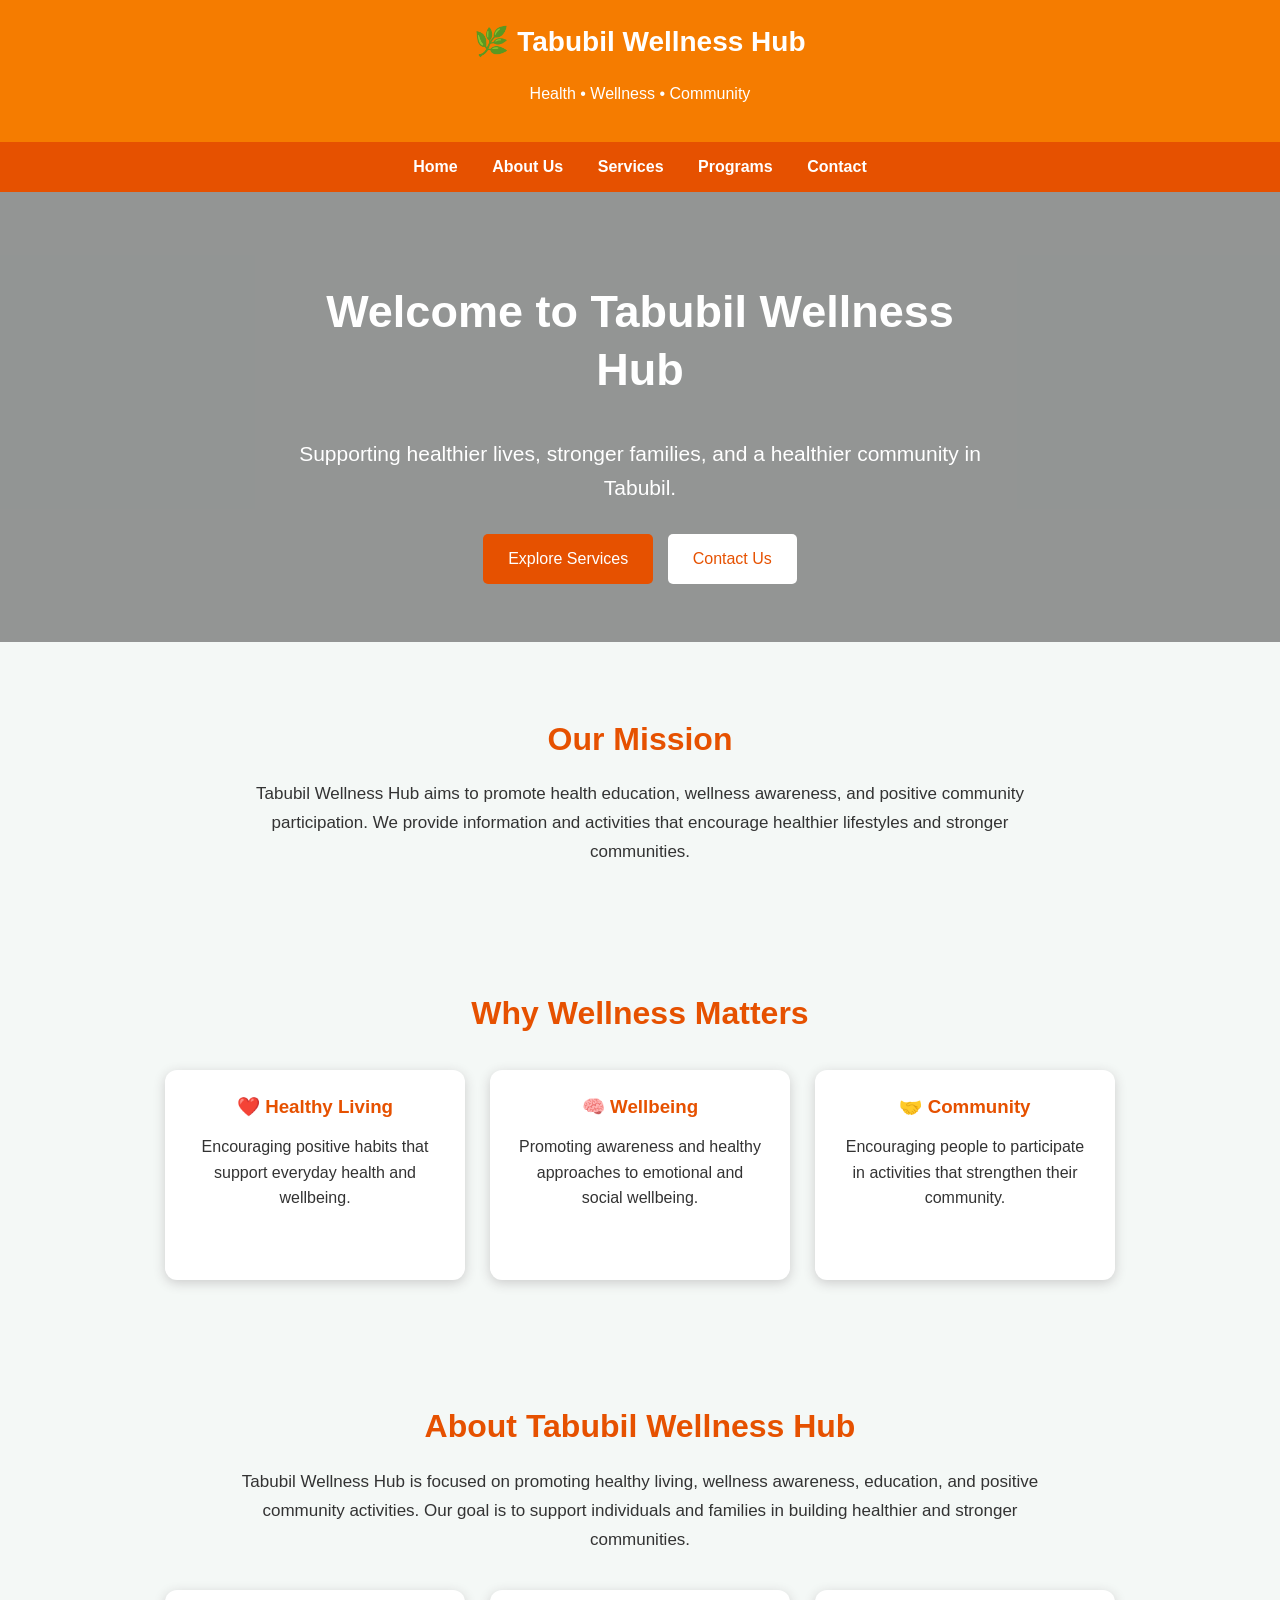
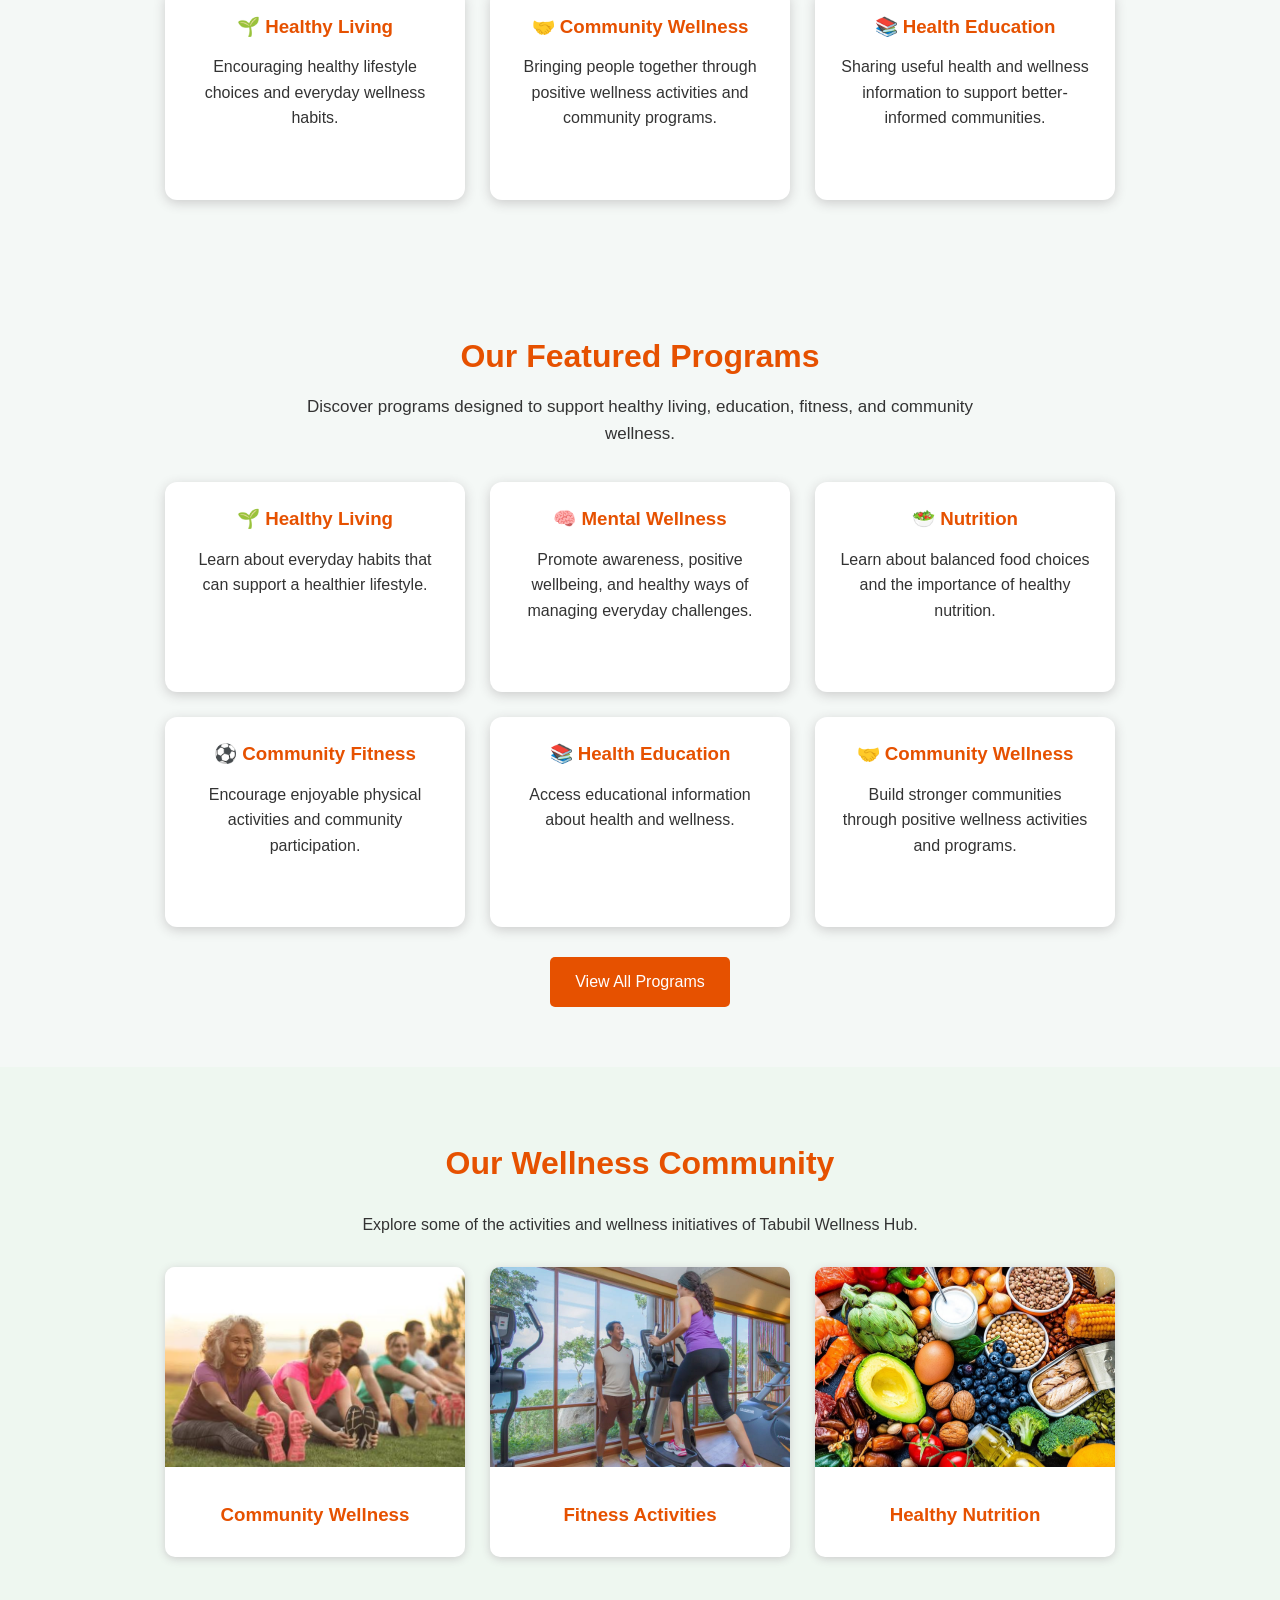
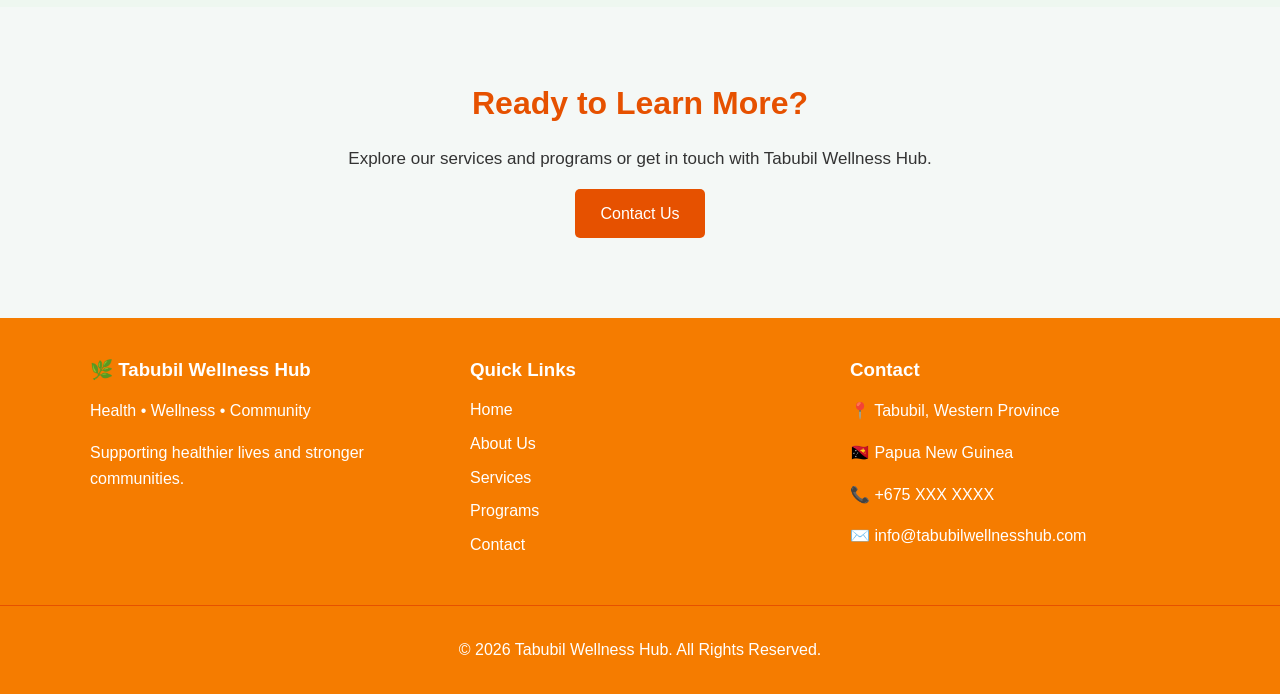
==== commit 5f53f9da: "Update index.html" ====
--- a/index.html
+++ b/index.html
@@ -263,7 +263,7 @@
 
             <div class="gallery-item">
                 <img
-                    src="images/community-new.jpg"
+                    src="community-new.jpg"
                     alt="Community wellness activity"
                 >
 
@@ -273,7 +273,7 @@
 
             <div class="gallery-item">
                 <img
-                    src="images/fitness-new.jpg"
+                    src="fitness-new.jpg"
                     alt="Fitness and wellness activity"
                 >
 
@@ -283,7 +283,7 @@
 
             <div class="gallery-item">
                 <img
-                    src="images/healthy nutrition-new.jpg"
+                    src="healthy nutrition-new.jpg"
                     alt="Healthy nutrition"
                 >
 
@@ -374,4 +374,4 @@
     <script src="script.js"></script>
 
 </body>
-</html>+</html>
--- a/style.css
+++ b/style.css
@@ -605,4 +605,4 @@
     .footer-column {
         width: 100%;
     }
-}+}
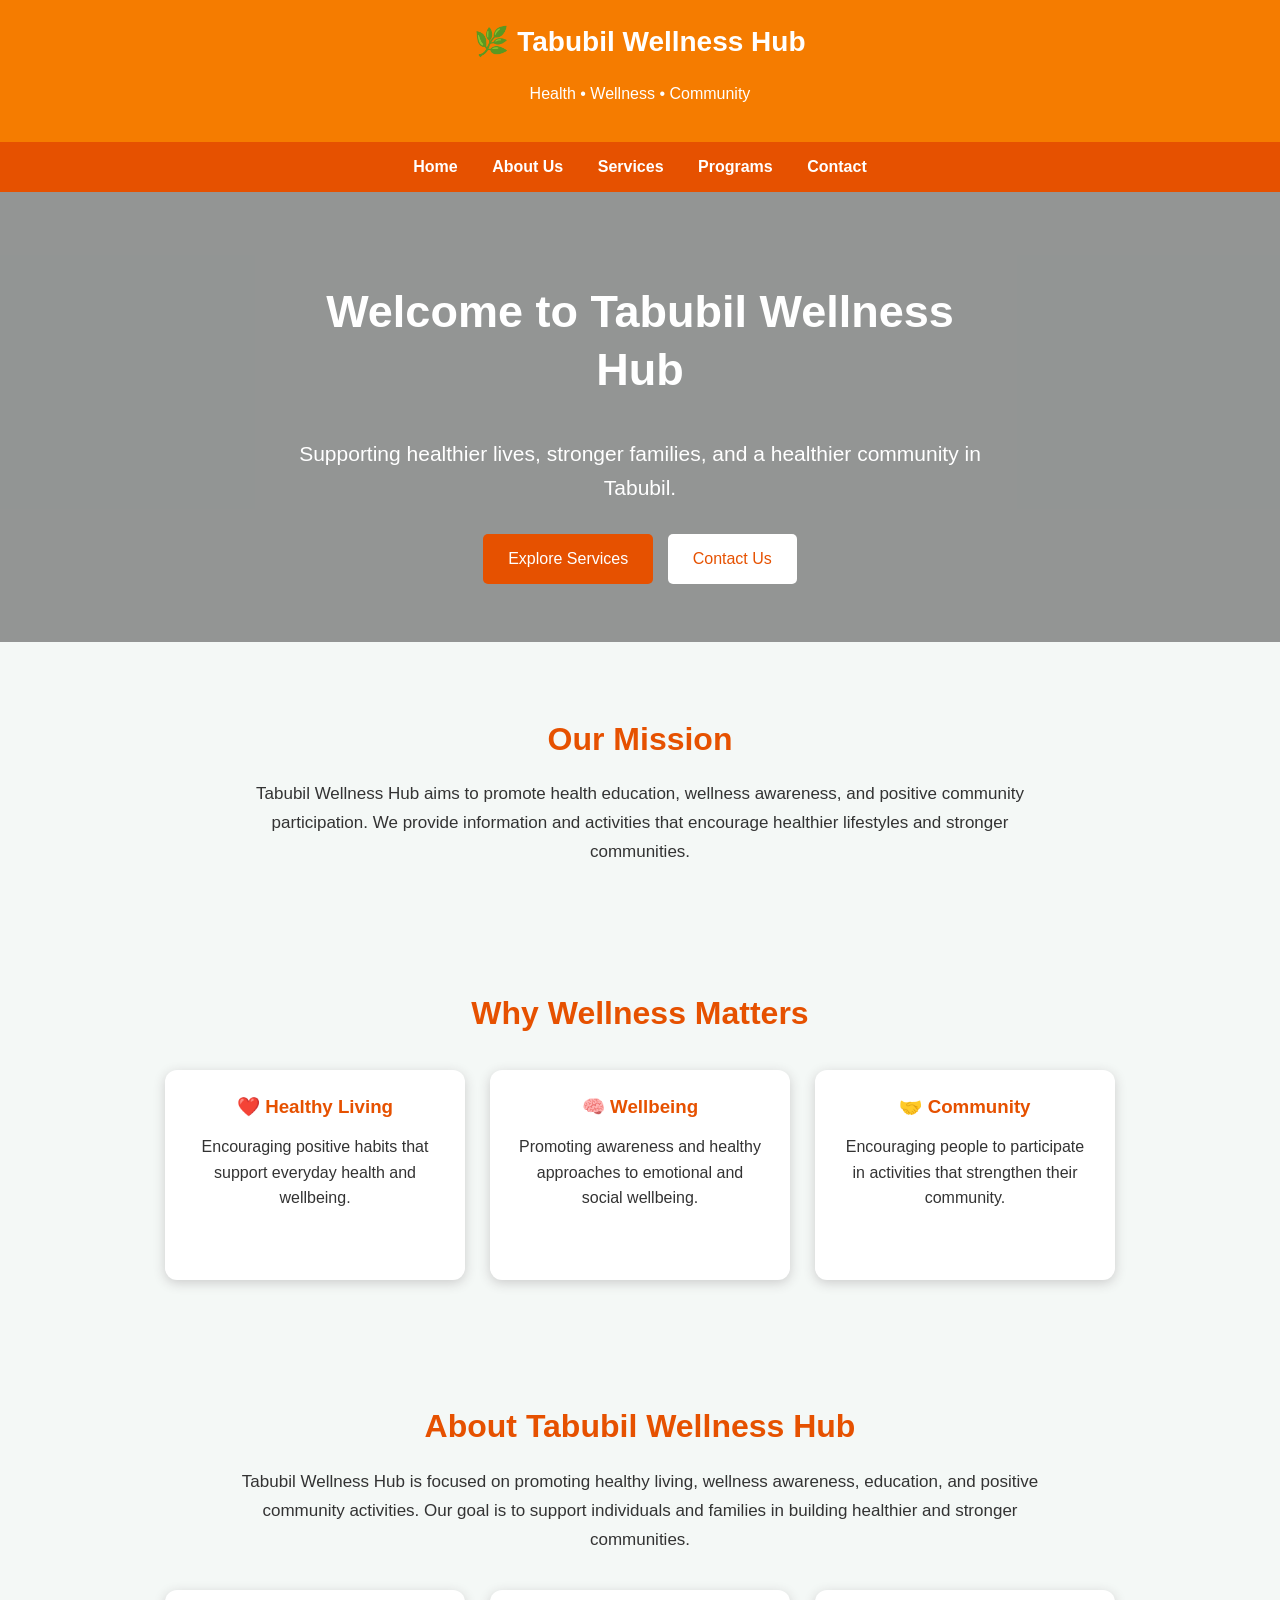
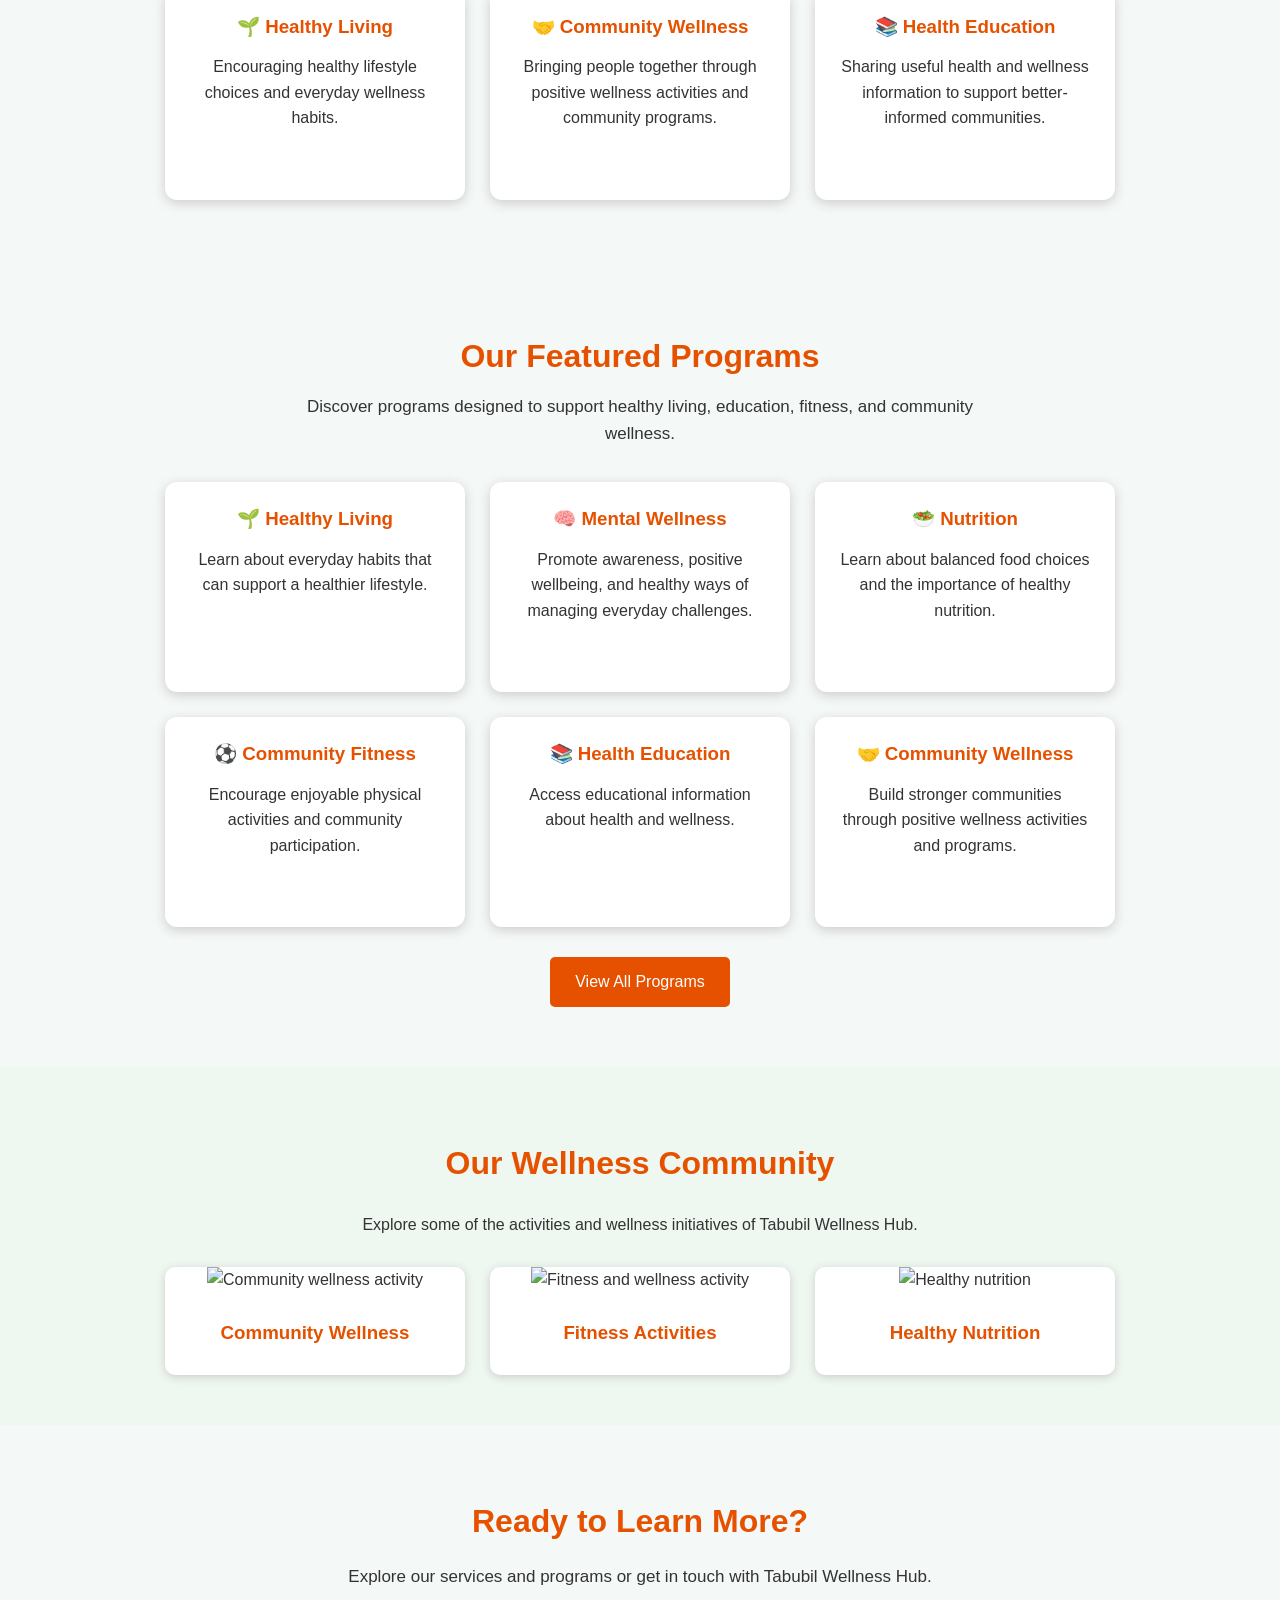
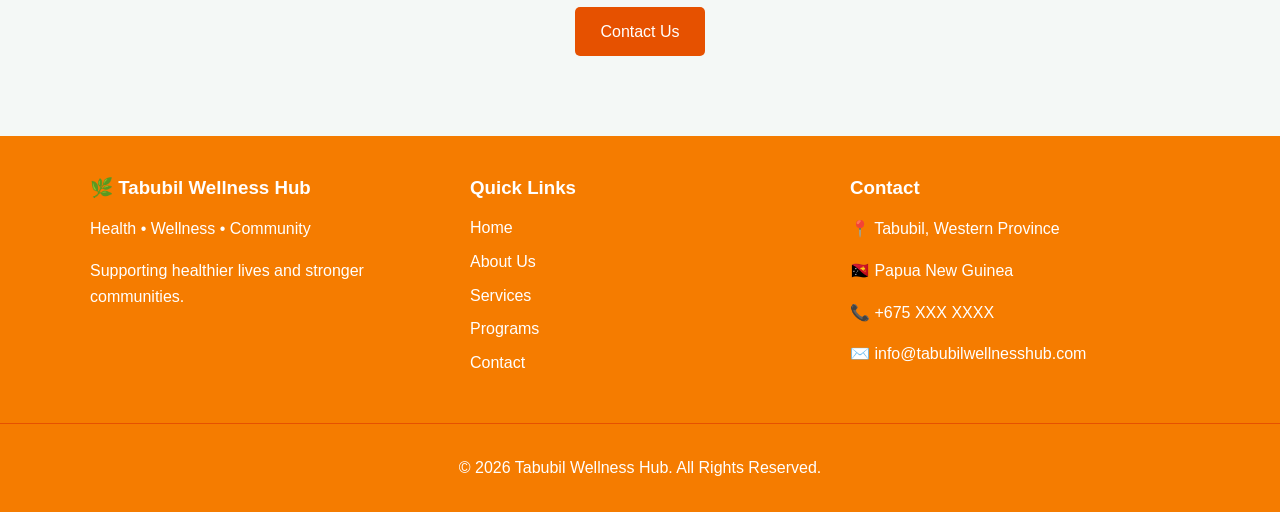
==== commit 1fc52085: "Update index.html" ====
--- a/index.html
+++ b/index.html
@@ -263,7 +263,7 @@
 
             <div class="gallery-item">
                 <img
-                    src="community-new.jpg"
+                    src="images/community-new.jpg"
                     alt="Community wellness activity"
                 >
 
@@ -273,7 +273,7 @@
 
             <div class="gallery-item">
                 <img
-                    src="fitness-new.jpg"
+                    src="images/fitness-new.jpg"
                     alt="Fitness and wellness activity"
                 >
 
@@ -283,7 +283,7 @@
 
             <div class="gallery-item">
                 <img
-                    src="healthy nutrition-new.jpg"
+                    src="images/healthy nutrition-new.jpg"
                     alt="Healthy nutrition"
                 >
 
